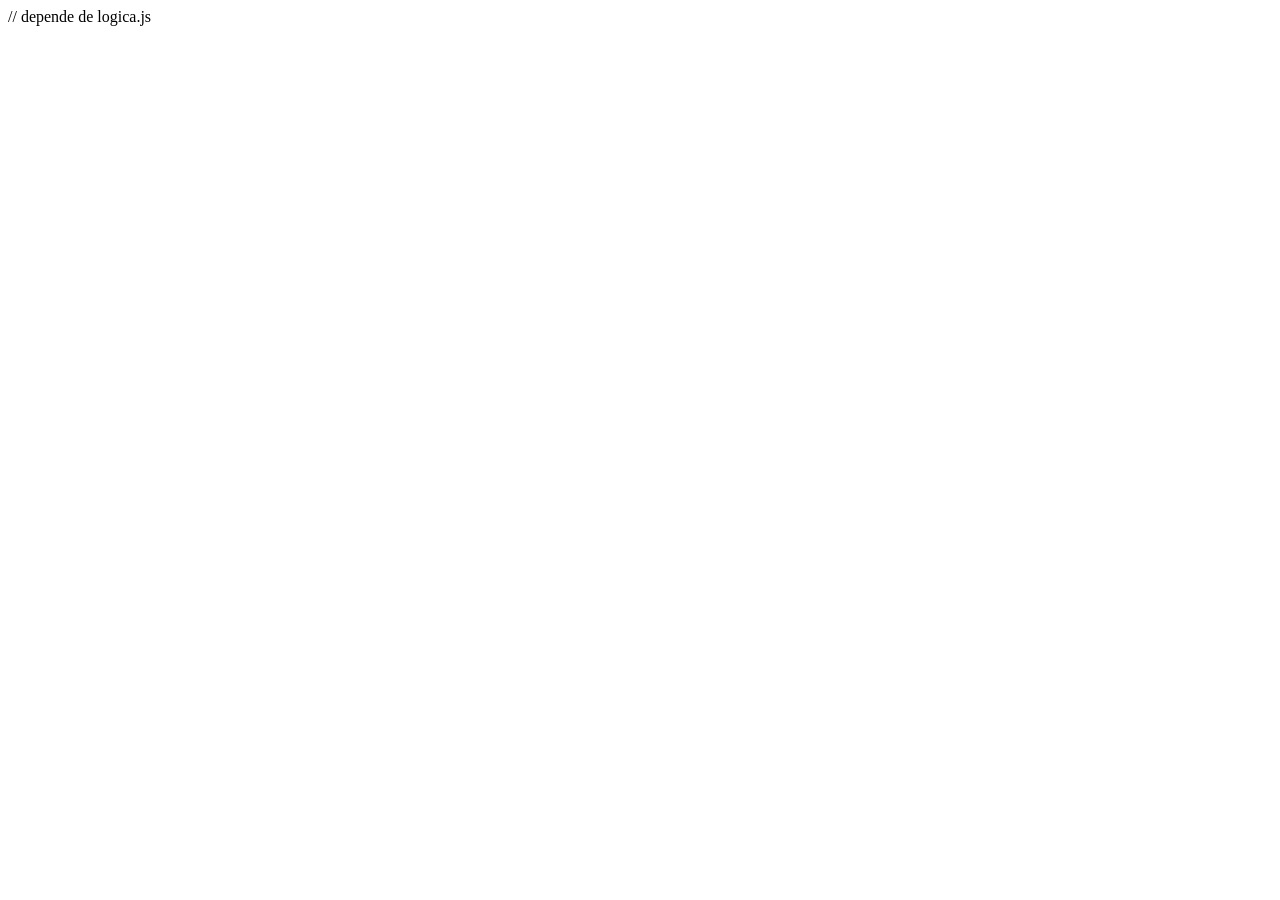
==== index.html @ ef071443 "Creada la estructura del repositorio, plantilla del html, array de participantes en logica.js" ====
<!DOCTYPE html>
<html lang="en">
<head>
    <meta charset="UTF-8">
    <meta name="viewport" content="width=device-width, initial-scale=1.0">
    <title>Inscripción Talleres</title>
    <link rel="stylesheet" href="/css/estilos.css">
    <script src="/js/logica.js" defer></script>
    <script src="/js/app.js" defer></script> // depende de logica.js
</head>
<body>

</body>
</html>
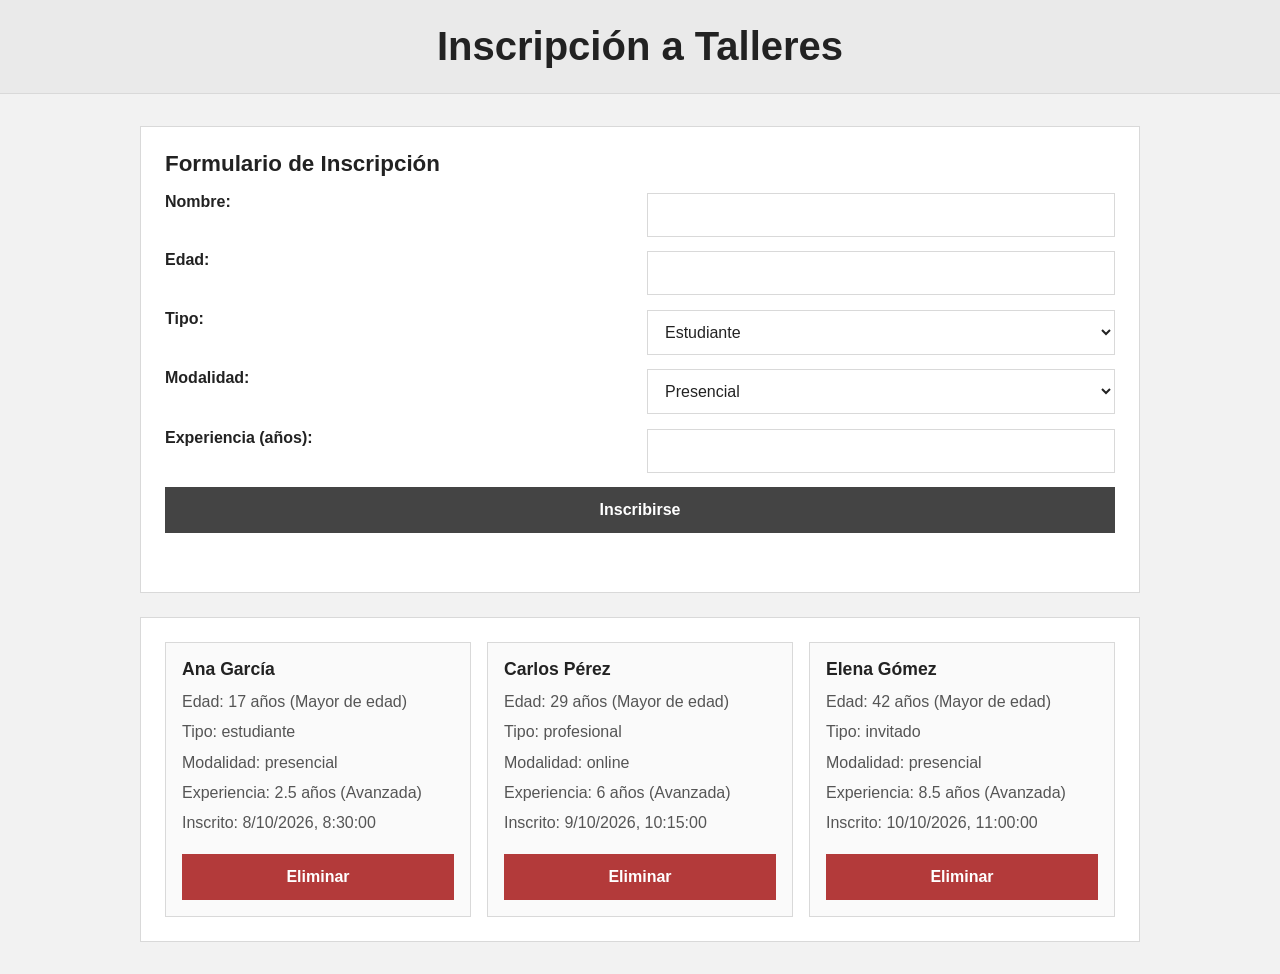
==== commit bf6b599d: "logica de app con formulario y tarjetas iniciales + html + css" ====
--- a/index.html
+++ b/index.html
@@ -1,14 +1,51 @@
 <!DOCTYPE html>
-<html lang="en">
+<html lang="es">
 <head>
     <meta charset="UTF-8">
     <meta name="viewport" content="width=device-width, initial-scale=1.0">
     <title>Inscripción Talleres</title>
-    <link rel="stylesheet" href="/css/estilos.css">
-    <script src="/js/logica.js" defer></script>
-    <script src="/js/app.js" defer></script> // depende de logica.js
+    <link rel="stylesheet" href="./css/estilos.css">
+    <script type="module" src="./js/app.js"></script>
 </head>
 <body>
+    <header>
+        <h1>Inscripción a Talleres</h1>
+    </header>
 
+    <main>
+        <section>
+            <h2>Formulario de Inscripción</h2>
+            <form id="formulario">
+                <label for="nombre">Nombre:</label>
+                <input type="text" id="nombre" name="nombre" required>
+
+                <label for="edad">Edad:</label>
+                <input type="number" id="edad" name="edad" required>
+
+                <label for="tipo">Tipo:</label>
+                <select id="tipo" name="tipo" required>
+                    <option value="estudiante">Estudiante</option>
+                    <option value="profesional">Profesional</option>
+                    <option value="invitado">Invitado</option>
+                </select>
+
+                <label for="modalidad">Modalidad:</label>
+                <select id="modalidad" name="modalidad" required>
+                    <option value="presencial">Presencial</option>
+                    <option value="online">Online</option>
+                </select>
+
+                <label for="experiencia">Experiencia (años):</label>
+                <input type="number" id="experiencia" name="experiencia" required>
+
+                <button type="submit">Inscribirse</button>
+            </form>
+            <div id="errores"></div>
+        </section>
+
+        <section id="tarjetas">
+            <h2>Participantes Inscritos</h2>
+        </section>
+    </main>
 </body>
 </html>
--- a/css/estilos.css
+++ b/css/estilos.css
@@ -0,0 +1,149 @@
+:root {
+    --fondo: #f2f2f2;
+    --panel: #ffffff;
+    --texto: #222222;
+    --texto-suave: #555555;
+    --borde: #d9d9d9;
+    --primario: #444444;
+    --primario-oscuro: #2d2d2d;
+    --rojo: #b33a3a;
+}
+
+* {
+    box-sizing: border-box;
+}
+
+body {
+    margin: 0;
+    font-family: Arial, Helvetica, sans-serif;
+    background: var(--fondo);
+    color: var(--texto);
+}
+
+header {
+    background: #eaeaea;
+    border-bottom: 1px solid var(--borde);
+    padding: 1.5rem 1rem;
+    text-align: center;
+}
+
+header h1 {
+    margin: 0;
+    color: var(--texto);
+    font-size: clamp(1.8rem, 4vw, 2.5rem);
+}
+
+main {
+    width: min(1000px, 90%);
+    margin: 2rem auto;
+    display: grid;
+    gap: 1.5rem;
+}
+
+main section {
+    background: var(--panel);
+    border: 1px solid var(--borde);
+    border-radius: 0;
+    padding: 1.5rem;
+}
+
+h2 {
+    margin-top: 0;
+    margin-bottom: 1rem;
+    font-size: 1.4rem;
+    color: var(--texto);
+}
+
+form {
+    display: grid;
+    gap: 0.9rem;
+}
+
+label {
+    font-weight: 600;
+    color: var(--texto);
+}
+
+input,
+select,
+button {
+    font: inherit;
+}
+
+input,
+select {
+    width: 100%;
+    padding: 0.75rem 0.8rem;
+    border: 1px solid var(--borde);
+    background: #fff;
+    color: var(--texto);
+}
+
+button {
+    display: inline-flex;
+    align-items: center;
+    justify-content: center;
+    height: 46px;
+    border: none;
+    background: var(--primario);
+    color: #fff;
+    padding: 0.9rem 1rem;
+    font-weight: 600;
+    cursor: pointer;
+    line-height: 1;
+}
+
+button:hover {
+    background: var(--primario-oscuro);
+}
+
+#errores {
+    margin-top: 1rem;
+    color: var(--rojo);
+    min-height: 1.2rem;
+    font-weight: 600;
+}
+
+#tarjetas {
+    display: grid;
+    grid-template-columns: repeat(auto-fit, minmax(230px, 1fr));
+    gap: 1rem;
+}
+
+.tarjeta {
+    background: #fafafa;
+    border: 1px solid var(--borde);
+    padding: 1rem;
+}
+
+.tarjeta h3 {
+    margin: 0 0 0.6rem;
+    font-size: 1.1rem;
+}
+
+.tarjeta p {
+    margin: 0.4rem 0;
+    color: var(--texto-suave);
+    line-height: 1.5;
+}
+
+.tarjeta button {
+    width: 100%;
+    margin-top: 0.8rem;
+    background: var(--rojo);
+}
+
+.tarjeta button:hover {
+    background: #9a2d2d;
+}
+
+@media (min-width: 700px) {
+    form {
+        grid-template-columns: 1fr 1fr;
+    }
+
+    form button {
+        grid-column: 1 / -1;
+    }
+}
+
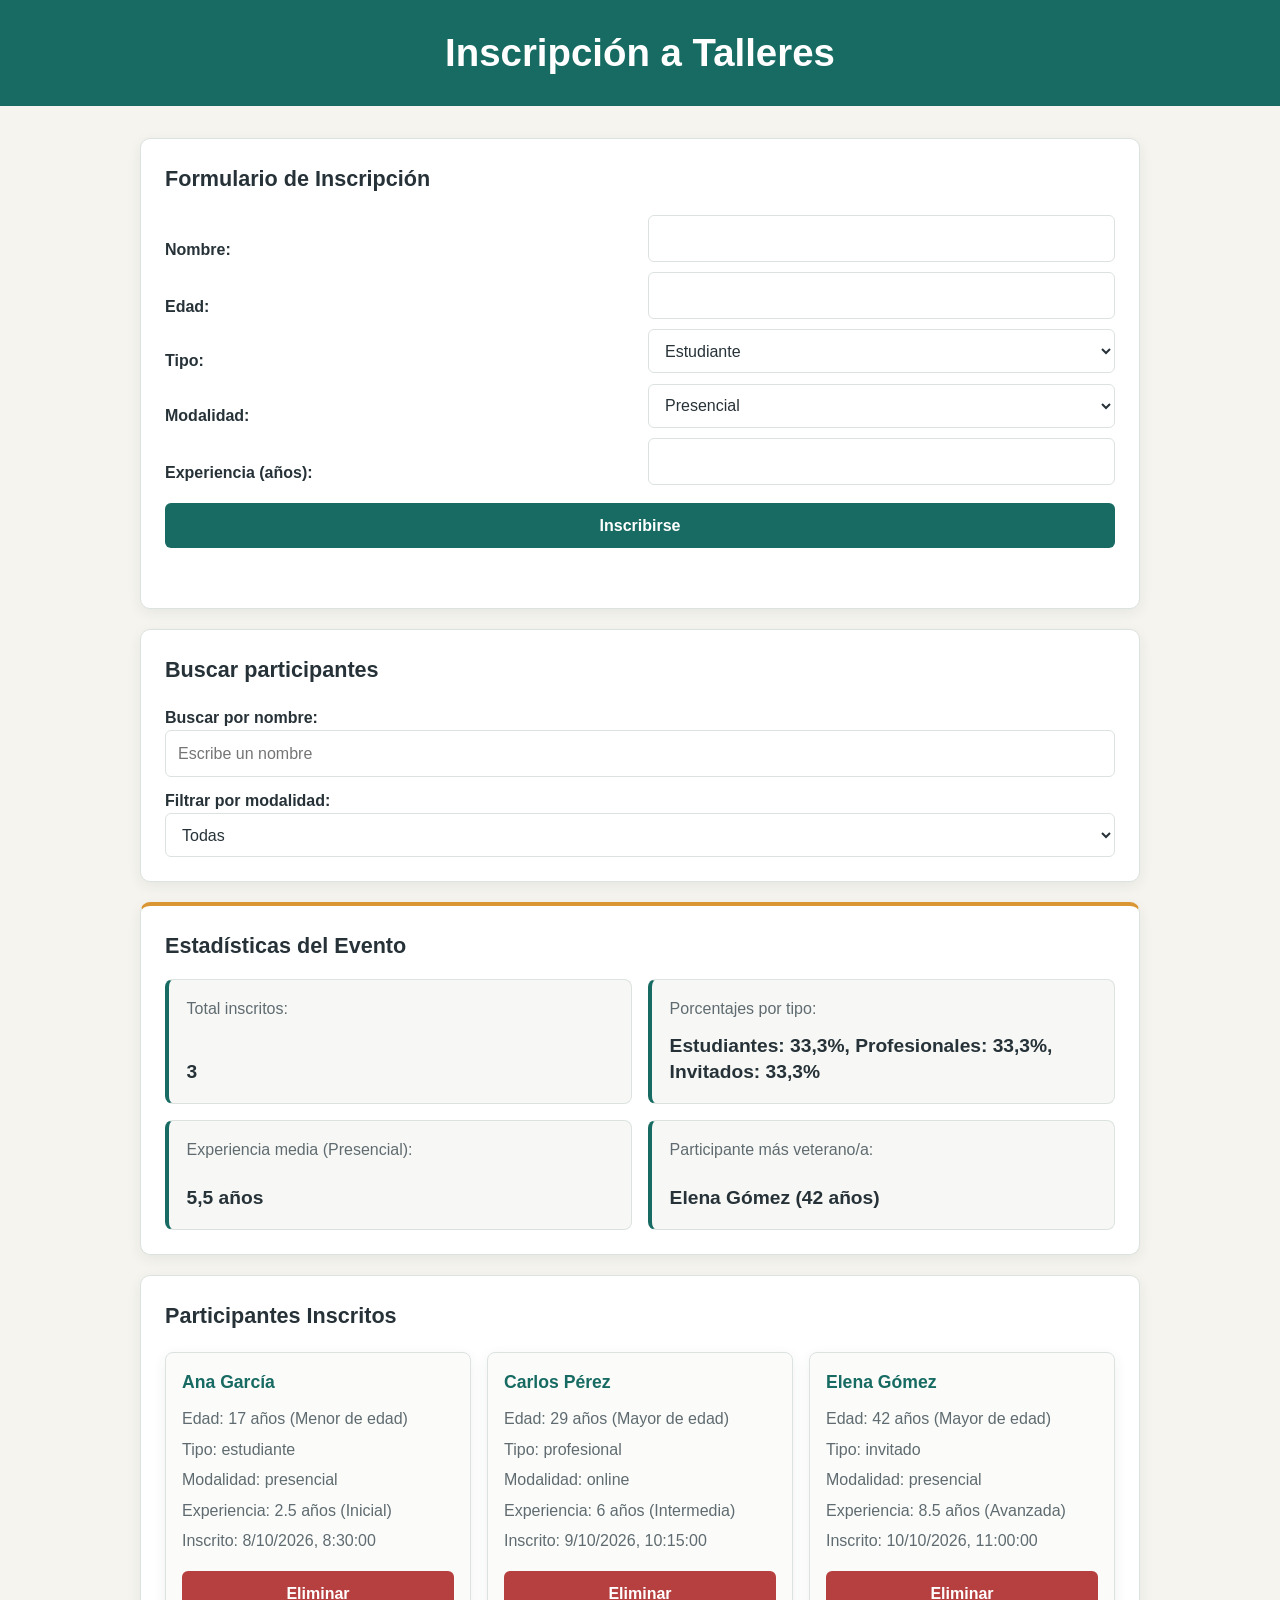
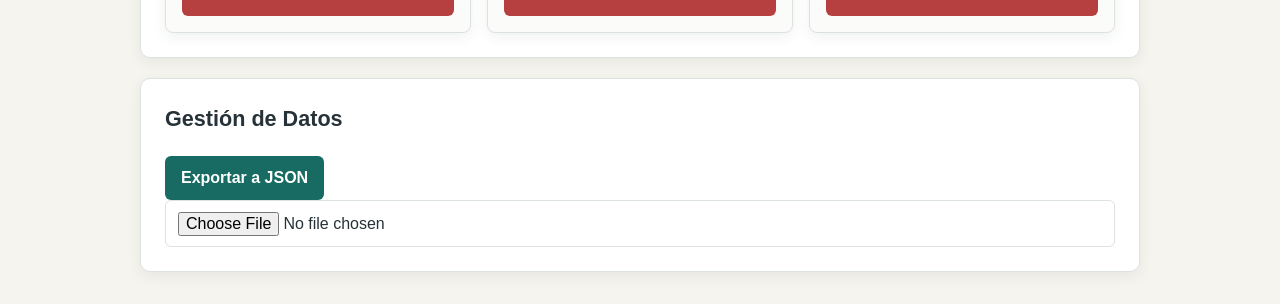
==== commit 4ca149ea: "añadidas funciones de filtro, buscador, dashboard con estadísticas." ====
--- a/index.html
+++ b/index.html
@@ -13,6 +13,7 @@
     </header>
 
     <main>
+        <!-- Formulario de Inscripción -->
         <section>
             <h2>Formulario de Inscripción</h2>
             <form id="formulario">
@@ -43,8 +44,39 @@
             <div id="errores"></div>
         </section>
 
+        <!-- Búsqueda y Filtros -->
+        <section>
+            <h2>Buscar participantes</h2>
+            <label for="busqueda">Buscar por nombre:</label>
+            <input type="text" id="busqueda" placeholder="Escribe un nombre">
+
+            <label for="filtro-modalidad">Filtrar por modalidad:</label>
+            <select id="filtro-modalidad">
+                <option value="todas">Todas</option>
+                <option value="presencial">Presencial</option>
+                <option value="online">Online</option>
+            </select>
+        </section>
+
+        <!-- Panel de Estadísticas (Añadido) -->
+        <section id="estadisticas">
+            <h2>Estadísticas del Evento</h2>
+            <p>Total inscritos: <span id="stat-total">0</span></p>
+            <p>Porcentajes por tipo: <span id="stat-porcentajes">Estudiantes: 0%, Profesionales: 0%, Invitados: 0%</span></p>
+            <p>Experiencia media (Presencial): <span id="stat-exp-presencial">0 años</span></p>
+            <p>Participante más veterano/a: <span id="stat-veterano">Ninguno</span></p>
+        </section>
+
+        <!-- Listado de Tarjetas -->
         <section id="tarjetas">
             <h2>Participantes Inscritos</h2>
+        </section>
+
+        <!-- Gestión de JSON y Persistencia (Añadido para Fase 4 y 5) -->
+        <section id="gestion-datos">
+            <h2>Gestión de Datos</h2>
+            <button id="btn-exportar">Exportar a JSON</button>
+            <input type="file" id="input-importar" accept=".json">
         </section>
     </main>
 </body>
--- a/css/estilos.css
+++ b/css/estilos.css
@@ -1,12 +1,14 @@
 :root {
-    --fondo: #f2f2f2;
-    --panel: #ffffff;
-    --texto: #222222;
-    --texto-suave: #555555;
-    --borde: #d9d9d9;
-    --primario: #444444;
-    --primario-oscuro: #2d2d2d;
-    --rojo: #b33a3a;
+    --fondo: #f5f4ef;
+    --superficie: #ffffff;
+    --texto: #263238;
+    --texto-secundario: #5f6b70;
+    --borde: #dce2df;
+    --primario: #176b62;
+    --primario-hover: #10564f;
+    --acento: #d99632;
+    --peligro: #b64040;
+    --sombra: 0 4px 14px rgb(38 50 56 / 7%);
 }
 
 * {
@@ -15,53 +17,52 @@
 
 body {
     margin: 0;
-    font-family: Arial, Helvetica, sans-serif;
     background: var(--fondo);
     color: var(--texto);
+    font-family: Arial, Helvetica, sans-serif;
+    line-height: 1.5;
 }
 
 header {
-    background: #eaeaea;
-    border-bottom: 1px solid var(--borde);
     padding: 1.5rem 1rem;
+    background: var(--primario);
+    color: #ffffff;
     text-align: center;
 }
 
 header h1 {
     margin: 0;
-    color: var(--texto);
-    font-size: clamp(1.8rem, 4vw, 2.5rem);
+    font-size: clamp(1.7rem, 4vw, 2.4rem);
 }
 
 main {
-    width: min(1000px, 90%);
+    display: grid;
+    gap: 1.25rem;
+    width: min(1000px, 92%);
     margin: 2rem auto;
-    display: grid;
-    gap: 1.5rem;
 }
 
 main section {
-    background: var(--panel);
-    border: 1px solid var(--borde);
-    border-radius: 0;
     padding: 1.5rem;
+    background: var(--superficie);
+    border: 1px solid var(--borde);
+    border-radius: 10px;
+    box-shadow: var(--sombra);
 }
 
 h2 {
-    margin-top: 0;
-    margin-bottom: 1rem;
-    font-size: 1.4rem;
-    color: var(--texto);
+    margin: 0 0 1.25rem;
+    font-size: 1.35rem;
 }
 
 form {
     display: grid;
-    gap: 0.9rem;
+    gap: 0.65rem 1rem;
 }
 
 label {
+    align-self: end;
     font-weight: 600;
-    color: var(--texto);
 }
 
 input,
@@ -73,71 +74,141 @@
 input,
 select {
     width: 100%;
-    padding: 0.75rem 0.8rem;
-    border: 1px solid var(--borde);
-    background: #fff;
+    min-height: 44px;
+    padding: 0.65rem 0.75rem;
     color: var(--texto);
+    background: #ffffff;
+    border: 1px solid var(--borde);
+    border-radius: 6px;
+}
+
+input:focus,
+select:focus,
+button:focus-visible {
+    outline: 3px solid rgb(23 107 98 / 25%);
+    outline-offset: 2px;
 }
 
 button {
-    display: inline-flex;
-    align-items: center;
-    justify-content: center;
-    height: 46px;
-    border: none;
+    min-height: 44px;
+    padding: 0.65rem 1rem;
+    color: #ffffff;
     background: var(--primario);
-    color: #fff;
-    padding: 0.9rem 1rem;
+    border: 0;
+    border-radius: 6px;
     font-weight: 600;
     cursor: pointer;
-    line-height: 1;
 }
 
 button:hover {
-    background: var(--primario-oscuro);
+    background: var(--primario-hover);
+}
+
+form button {
+    margin-top: 0.5rem;
 }
 
 #errores {
-    margin-top: 1rem;
-    color: var(--rojo);
-    min-height: 1.2rem;
+    min-height: 1.5rem;
+    margin-top: 0.75rem;
+    color: var(--peligro);
     font-weight: 600;
 }
 
+/* Búsqueda y filtros */
+#busqueda {
+    margin-bottom: 1rem;
+}
+
+/* Dashboard de estadísticas */
+#estadisticas {
+    display: grid;
+    grid-template-columns: repeat(2, minmax(0, 1fr));
+    gap: 1rem;
+    border-top: 4px solid var(--acento);
+}
+
+#estadisticas h2 {
+    grid-column: 1 / -1;
+    margin-bottom: 0;
+}
+
+#estadisticas p {
+    display: flex;
+    flex-direction: column;
+    justify-content: space-between;
+    gap: 0.75rem;
+    min-width: 0;
+    min-height: 110px;
+    margin: 0;
+    padding: 1.1rem;
+    color: var(--texto-secundario);
+    background: #f7f8f5;
+    border: 1px solid var(--borde);
+    border-left: 4px solid var(--primario);
+    border-radius: 8px;
+    overflow-wrap: anywhere;
+}
+
+#estadisticas p span {
+    color: var(--texto);
+    font-size: 1.2rem;
+    font-weight: 700;
+    line-height: 1.35;
+}
+
+/* Listado de participantes */
 #tarjetas {
+    display: block;
+}
+
+.lista-participantes {
     display: grid;
     grid-template-columns: repeat(auto-fit, minmax(230px, 1fr));
     gap: 1rem;
 }
 
 .tarjeta {
-    background: #fafafa;
-    border: 1px solid var(--borde);
     padding: 1rem;
+    background: #fbfcfa;
+    border: 1px solid var(--borde);
+    border-radius: 8px;
 }
 
 .tarjeta h3 {
-    margin: 0 0 0.6rem;
+    margin: 0 0 0.75rem;
+    color: var(--primario);
     font-size: 1.1rem;
 }
 
 .tarjeta p {
     margin: 0.4rem 0;
-    color: var(--texto-suave);
-    line-height: 1.5;
+    color: var(--texto-secundario);
 }
 
 .tarjeta button {
     width: 100%;
-    margin-top: 0.8rem;
-    background: var(--rojo);
+    margin-top: 0.75rem;
+    background: var(--peligro);
 }
 
 .tarjeta button:hover {
-    background: #9a2d2d;
-}
-
-@media (min-width: 700px) {
+    background: #963333;
+}
+
+/* Ajustes para móviles */
+@media (max-width: 520px) {
+    main section {
+        padding: 1.1rem;
+    }
+
+    #estadisticas {
+        grid-template-columns: 1fr;
+    }
+}
+
+/* Distribución en pantallas amplias */
+@media (min-width: 650px) {
     form {
         grid-template-columns: 1fr 1fr;
     }
@@ -145,5 +216,8 @@
     form button {
         grid-column: 1 / -1;
     }
-}
-
+
+    #busqueda {
+        margin-bottom: 0.75rem;
+    }
+}
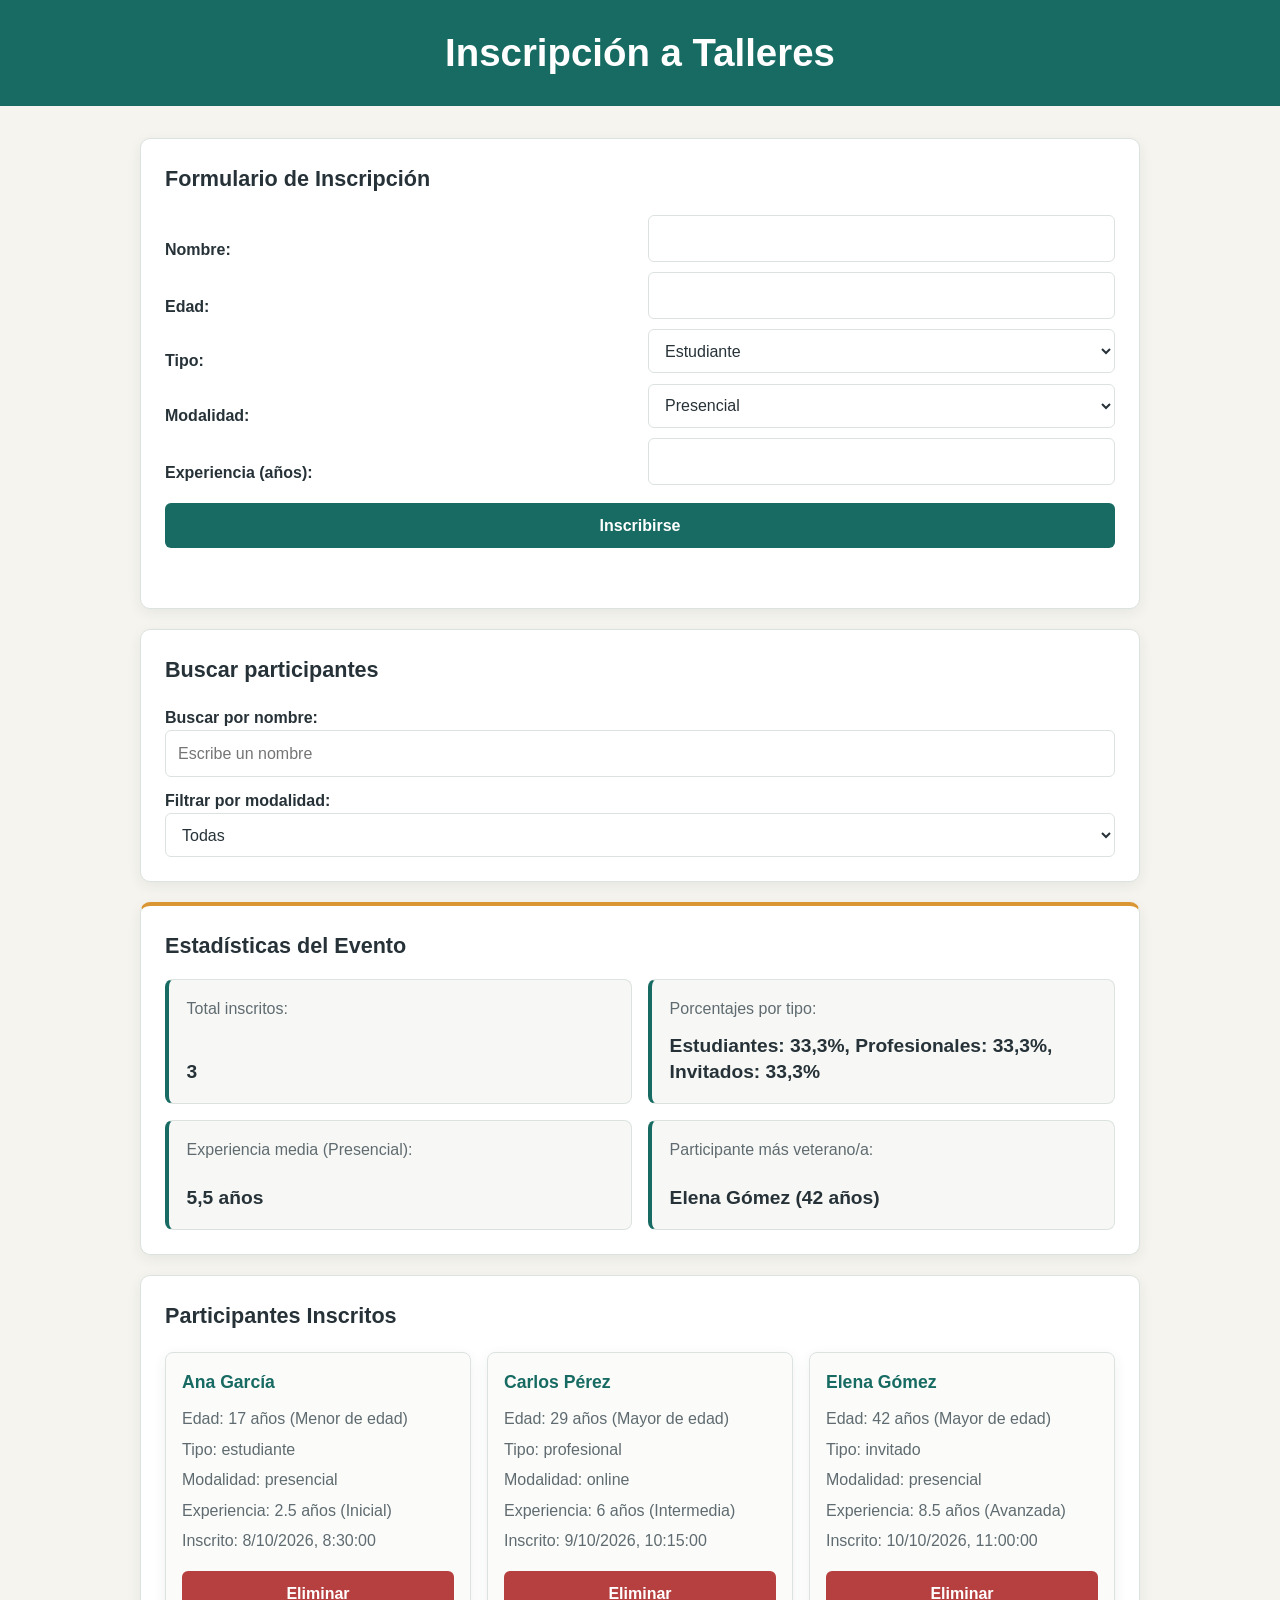
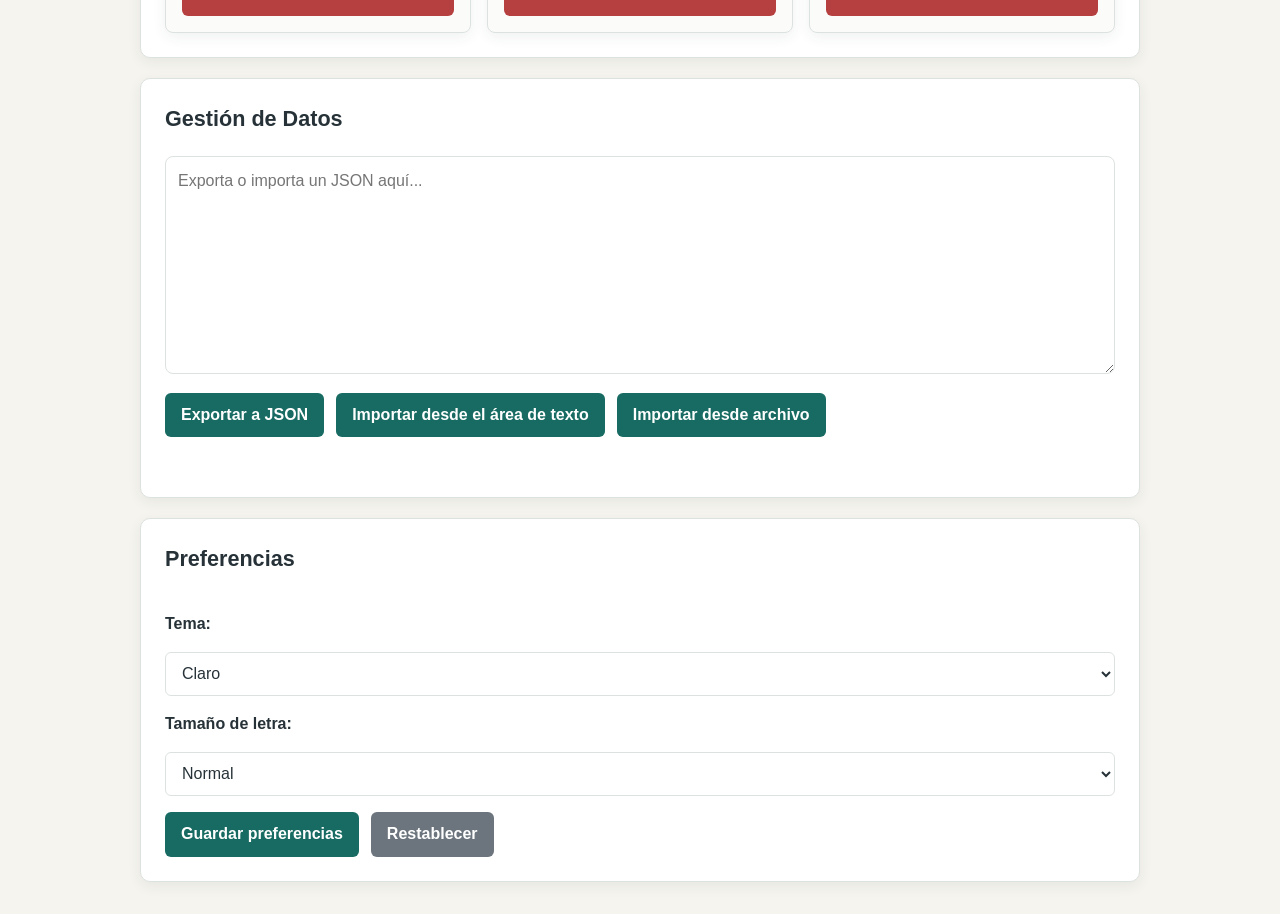
==== commit 7b3335e2: "añadidas las funcionalidades para importar exportar JSON y cambiar de tema claro/oscuro" ====
--- a/index.html
+++ b/index.html
@@ -72,11 +72,37 @@
             <h2>Participantes Inscritos</h2>
         </section>
 
-        <!-- Gestión de JSON y Persistencia (Añadido para Fase 4 y 5) -->
+        <!-- Gestión de JSON y Persistencia -->
         <section id="gestion-datos">
             <h2>Gestión de Datos</h2>
-            <button id="btn-exportar">Exportar a JSON</button>
-            <input type="file" id="input-importar" accept=".json">
+            <textarea id="json-area" rows="8" placeholder="Exporta o importa un JSON aquí..."></textarea>
+            <div class="acciones-json">
+                <button id="btn-exportar" type="button">Exportar a JSON</button>
+                <button id="btn-importar-texto" type="button">Importar desde el área de texto</button>
+                <label class="btn-importar" for="input-importar">Importar desde archivo</label>
+                <input type="file" id="input-importar" accept=".json" hidden>
+            </div>
+            <p id="json-mensaje" role="status"></p>
+        </section>
+
+        <section id="preferencias">
+            <h2>Preferencias</h2>
+            <label for="tema">Tema:</label>
+            <select id="tema">
+                <option value="claro">Claro</option>
+                <option value="oscuro">Oscuro</option>
+            </select>
+
+            <label for="tamano">Tamaño de letra:</label>
+            <select id="tamano">
+                <option value="normal">Normal</option>
+                <option value="grande">Grande</option>
+            </select>
+
+            <div class="acciones-preferencias">
+                <button id="guardar-preferencias" type="button">Guardar preferencias</button>
+                <button id="reset-preferencias" type="button" class="btn-secundario">Restablecer</button>
+            </div>
         </section>
     </main>
 </body>
--- a/css/estilos.css
+++ b/css/estilos.css
@@ -9,6 +9,25 @@
     --acento: #d99632;
     --peligro: #b64040;
     --sombra: 0 4px 14px rgb(38 50 56 / 7%);
+    --fondo-suave: #f7f8f5;
+}
+
+body[data-theme="oscuro"] {
+    --fondo: #111827;
+    --superficie: #1f2937;
+    --texto: #f3f4f6;
+    --texto-secundario: #d1d5db;
+    --borde: #374151;
+    --primario: #3ca9a0;
+    --primario-hover: #2d8d86;
+    --acento: #f4b860;
+    --peligro: #f87171;
+    --sombra: 0 4px 16px rgb(0 0 0 / 35%);
+    --fondo-suave: #0f172a;
+}
+
+body[data-size="grande"] {
+    font-size: 18px;
 }
 
 * {
@@ -21,6 +40,7 @@
     color: var(--texto);
     font-family: Arial, Helvetica, sans-serif;
     line-height: 1.5;
+    transition: background-color 0.2s ease, color 0.2s ease;
 }
 
 header {
@@ -104,6 +124,78 @@
     background: var(--primario-hover);
 }
 
+.btn-secundario {
+    background: #6c757d;
+}
+
+.btn-secundario:hover {
+    background: #525a61;
+}
+
+.btn-importar {
+    display: inline-flex;
+    align-items: center;
+    justify-content: center;
+    min-height: 44px;
+    padding: 0.65rem 1rem;
+    background: var(--primario);
+    color: #ffffff;
+    border-radius: 6px;
+    font-weight: 600;
+    cursor: pointer;
+}
+
+#json-area {
+    width: 100%;
+    min-height: 180px;
+    margin-bottom: 0.75rem;
+    padding: 0.75rem;
+    border: 1px solid var(--borde);
+    border-radius: 8px;
+    resize: vertical;
+    font: inherit;
+}
+
+#json-mensaje {
+    min-height: 1.5rem;
+    margin: 0.75rem 0 0;
+    font-weight: 600;
+}
+
+#json-mensaje.error {
+    color: var(--peligro);
+}
+
+.acciones-json,
+.acciones-preferencias {
+    display: flex;
+    flex-wrap: wrap;
+    gap: 0.75rem;
+}
+
+body.tema-oscuro {
+    background: #111827;
+    color: #f3f4f6;
+}
+
+body.tema-oscuro main section {
+    background: #1f2937;
+    color: #f3f4f6;
+    border-color: #374151;
+}
+
+body.tema-oscuro input,
+body.tema-oscuro select,
+body.tema-oscuro textarea {
+    background: #111827;
+    color: #f3f4f6;
+    border-color: #374151;
+}
+
+body.tamano-grande {
+    font-size: 1.08rem;
+}
+
 form button {
     margin-top: 0.5rem;
 }
@@ -113,6 +205,40 @@
     margin-top: 0.75rem;
     color: var(--peligro);
     font-weight: 600;
+}
+
+#preferencias {
+    display: grid;
+    gap: 1rem;
+}
+
+.preferencias-grid {
+    display: grid;
+    grid-template-columns: repeat(auto-fit, minmax(180px, 1fr));
+    gap: 1rem;
+}
+
+.label-preferencia {
+    margin: 0 0 0.5rem;
+    font-weight: 700;
+    color: var(--texto);
+}
+
+.opcion-preferencia {
+    display: inline-flex;
+    align-items: center;
+    gap: 0.5rem;
+    margin-right: 1rem;
+    color: var(--texto-secundario);
+}
+
+#btn-reset-preferencias {
+    justify-self: start;
+    background: var(--texto-secundario);
+}
+
+#btn-reset-preferencias:hover {
+    background: var(--texto);
 }
 
 /* Búsqueda y filtros */
@@ -143,7 +269,7 @@
     margin: 0;
     padding: 1.1rem;
     color: var(--texto-secundario);
-    background: #f7f8f5;
+    background: var(--fondo-suave);
     border: 1px solid var(--borde);
     border-left: 4px solid var(--primario);
     border-radius: 8px;
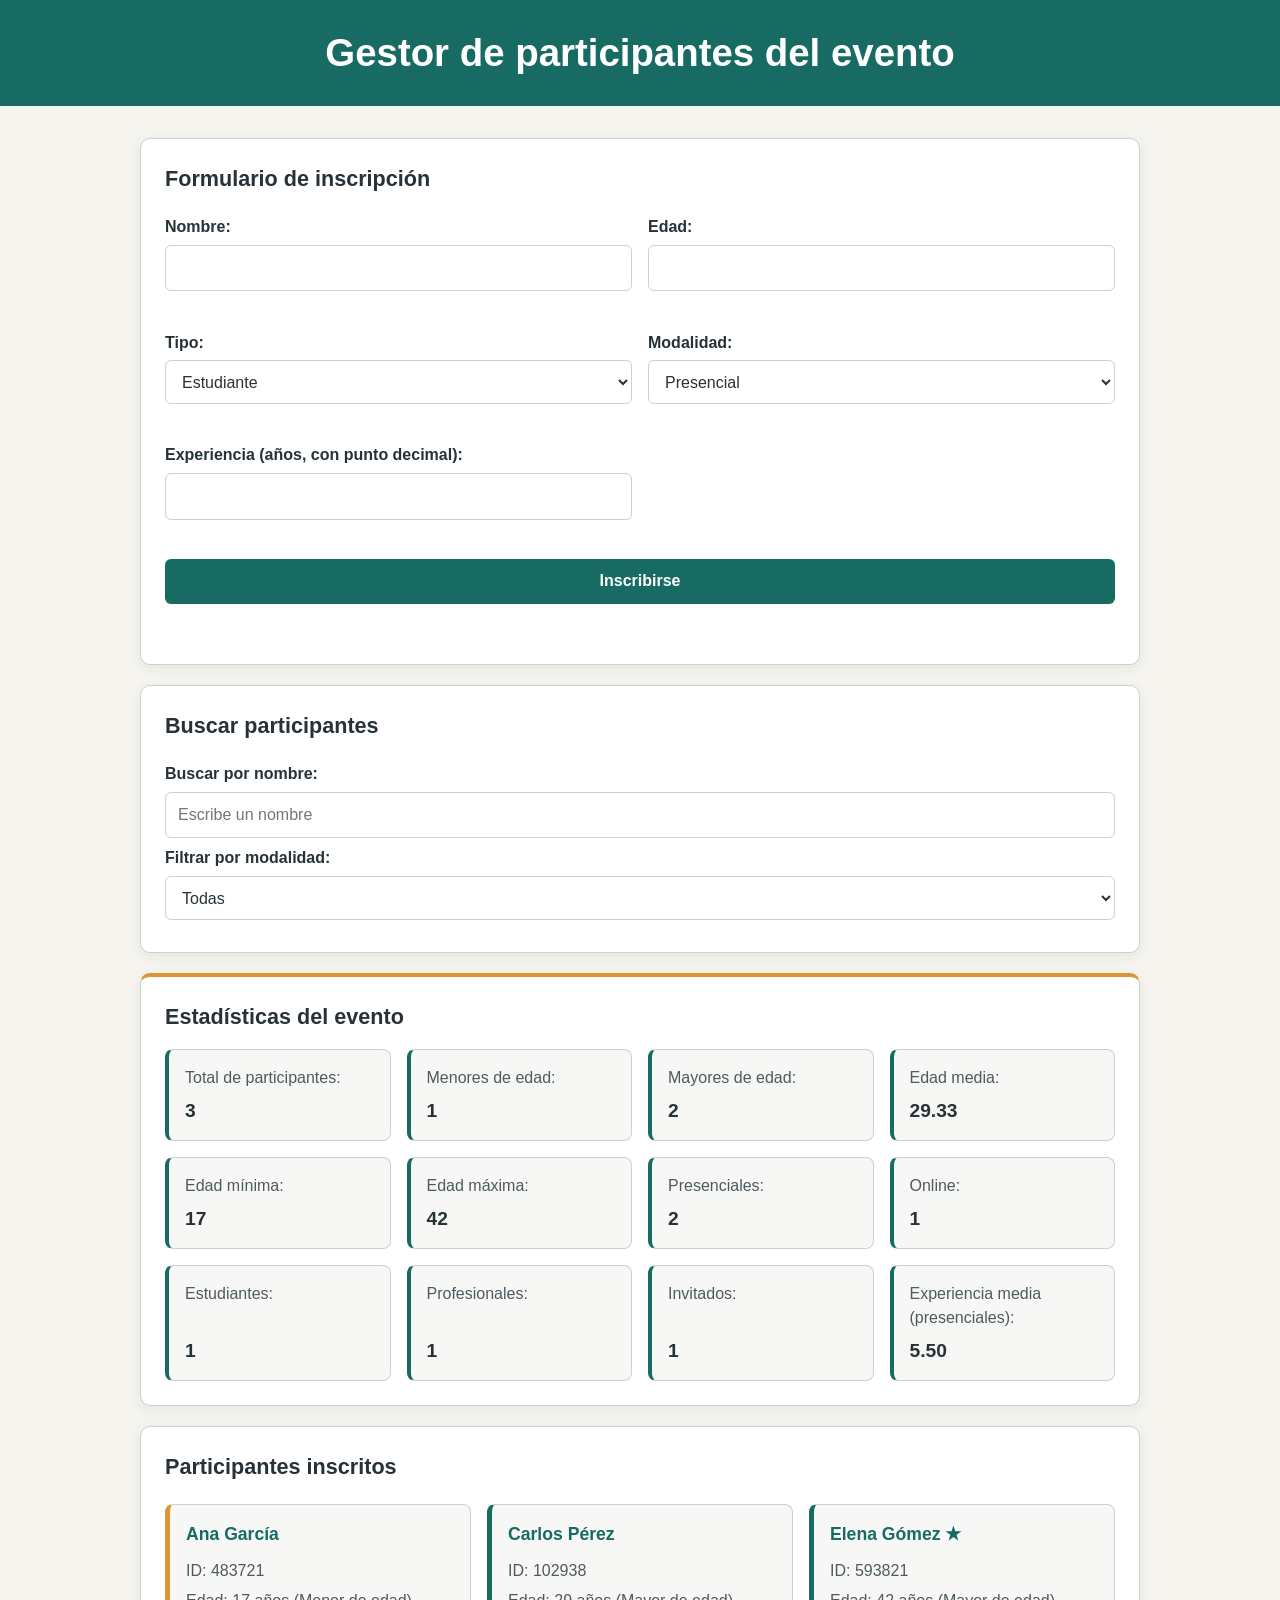
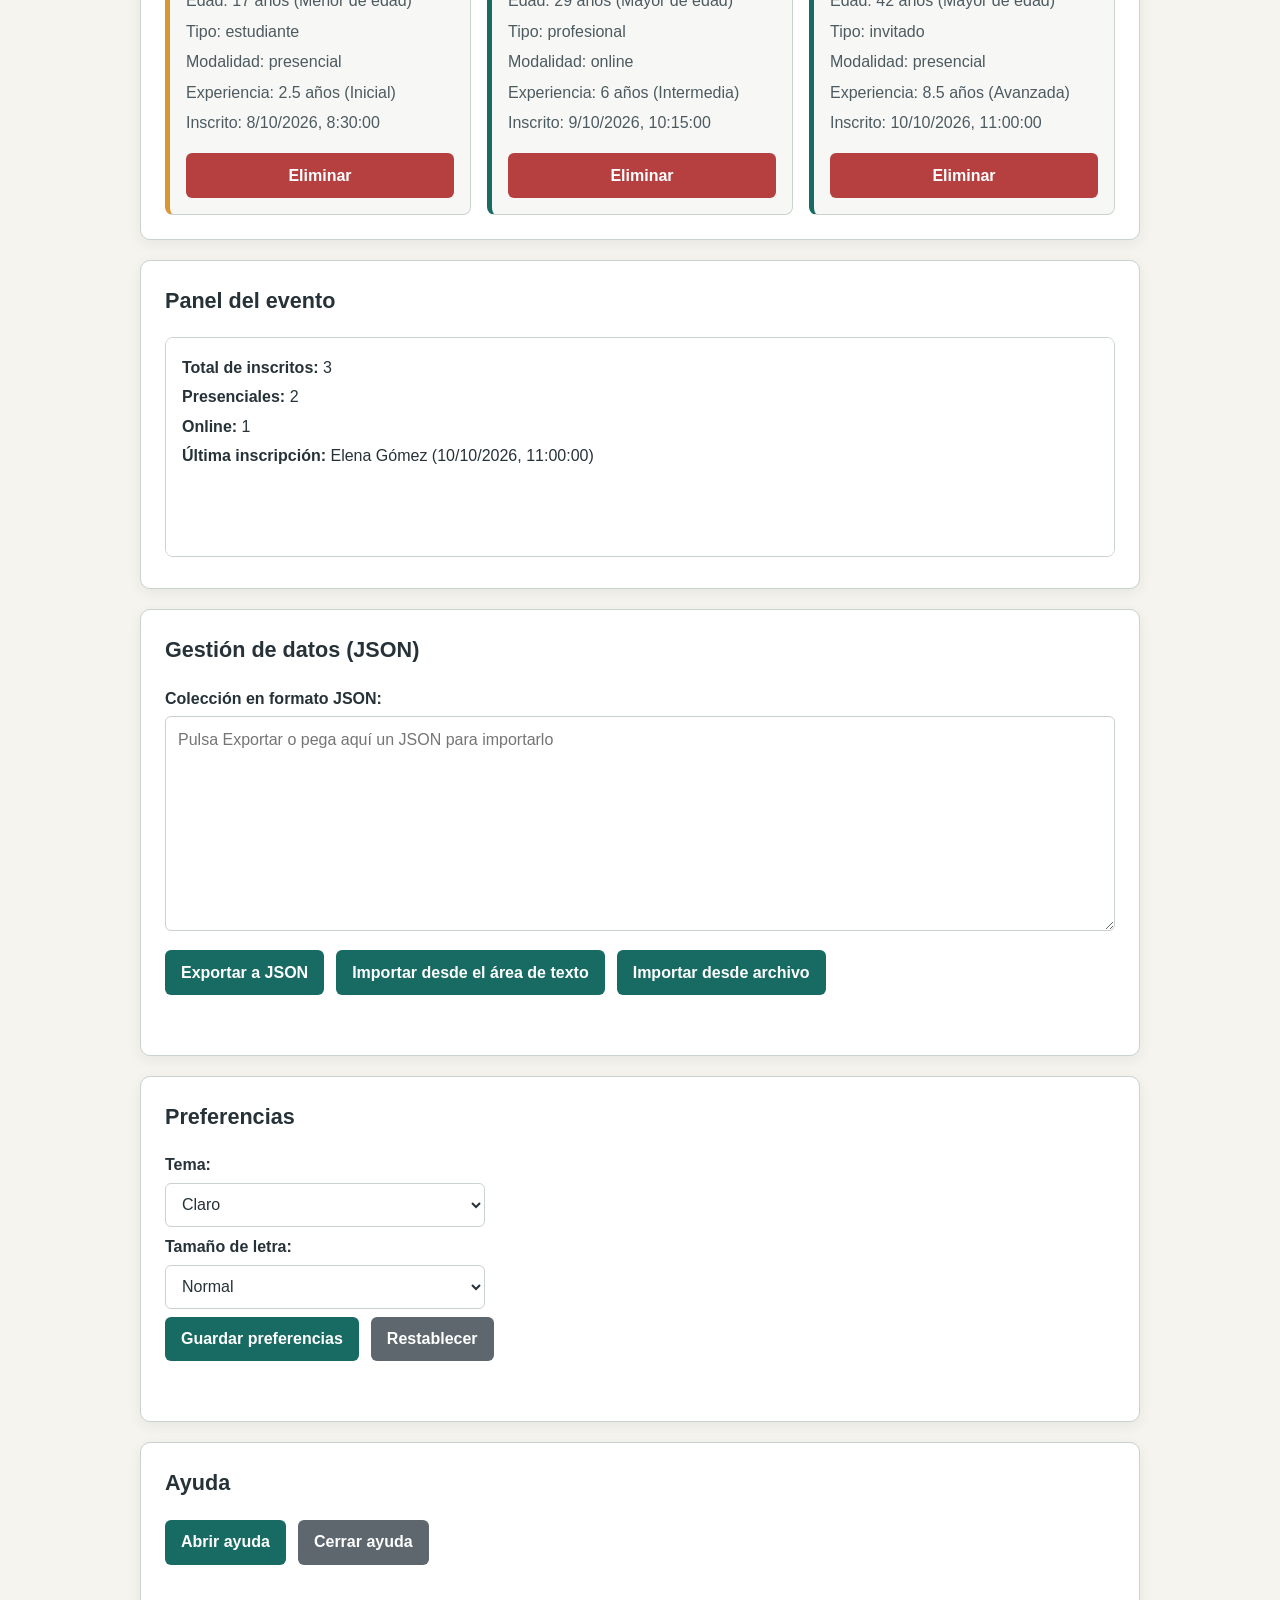
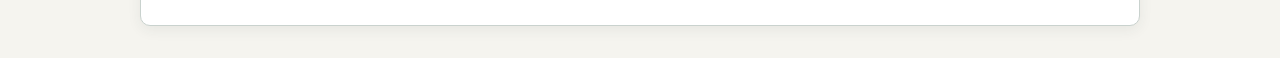
==== commit 072695b9: "estructura modular + iframe + cookies. Proyecto terminado  a falta de pulir detalles" ====
--- a/index.html
+++ b/index.html
@@ -3,107 +3,159 @@
 <head>
     <meta charset="UTF-8">
     <meta name="viewport" content="width=device-width, initial-scale=1.0">
-    <title>Inscripción Talleres</title>
+    <title>Gestor de participantes del evento</title>
     <link rel="stylesheet" href="./css/estilos.css">
     <script type="module" src="./js/app.js"></script>
 </head>
 <body>
     <header>
-        <h1>Inscripción a Talleres</h1>
+        <h1>Gestor de participantes del evento</h1>
     </header>
 
     <main>
-        <!-- Formulario de Inscripción -->
+        <!-- Alta de participantes: la validación la hace JavaScript, por eso novalidate -->
         <section>
-            <h2>Formulario de Inscripción</h2>
-            <form id="formulario">
-                <label for="nombre">Nombre:</label>
-                <input type="text" id="nombre" name="nombre" required>
+            <h2>Formulario de inscripción</h2>
+            <form id="formulario" novalidate>
+                <div class="campo">
+                    <label for="nombre">Nombre:</label>
+                    <input type="text" id="nombre" name="nombre" autocomplete="off">
+                    <span class="error-campo" id="error-nombre" role="alert"></span>
+                </div>
 
-                <label for="edad">Edad:</label>
-                <input type="number" id="edad" name="edad" required>
+                <div class="campo">
+                    <label for="edad">Edad:</label>
+                    <input type="text" id="edad" name="edad" inputmode="numeric" autocomplete="off">
+                    <span class="error-campo" id="error-edad" role="alert"></span>
+                </div>
 
-                <label for="tipo">Tipo:</label>
-                <select id="tipo" name="tipo" required>
-                    <option value="estudiante">Estudiante</option>
-                    <option value="profesional">Profesional</option>
-                    <option value="invitado">Invitado</option>
-                </select>
+                <div class="campo">
+                    <label for="tipo">Tipo:</label>
+                    <select id="tipo" name="tipo">
+                        <option value="estudiante">Estudiante</option>
+                        <option value="profesional">Profesional</option>
+                        <option value="invitado">Invitado</option>
+                    </select>
+                    <span class="error-campo" id="error-tipo" role="alert"></span>
+                </div>
 
-                <label for="modalidad">Modalidad:</label>
-                <select id="modalidad" name="modalidad" required>
+                <div class="campo">
+                    <label for="modalidad">Modalidad:</label>
+                    <select id="modalidad" name="modalidad">
+                        <option value="presencial">Presencial</option>
+                        <option value="online">Online</option>
+                    </select>
+                    <span class="error-campo" id="error-modalidad" role="alert"></span>
+                </div>
+
+                <div class="campo">
+                    <label for="experiencia">Experiencia (años, con punto decimal):</label>
+                    <input type="text" id="experiencia" name="experiencia" inputmode="decimal" autocomplete="off">
+                    <span class="error-campo" id="error-experiencia" role="alert"></span>
+                </div>
+
+                <button type="submit">Inscribirse</button>
+            </form>
+            <div id="errores" role="alert"></div>
+        </section>
+
+        <!-- Búsqueda y filtros -->
+        <section>
+            <h2>Buscar participantes</h2>
+            <div class="campo">
+                <label for="busqueda">Buscar por nombre:</label>
+                <input type="text" id="busqueda" placeholder="Escribe un nombre" autocomplete="off">
+            </div>
+
+            <div class="campo">
+                <label for="filtro-modalidad">Filtrar por modalidad:</label>
+                <select id="filtro-modalidad">
+                    <option value="todas">Todas</option>
                     <option value="presencial">Presencial</option>
                     <option value="online">Online</option>
                 </select>
-
-                <label for="experiencia">Experiencia (años):</label>
-                <input type="number" id="experiencia" name="experiencia" required>
-
-                <button type="submit">Inscribirse</button>
-            </form>
-            <div id="errores"></div>
+            </div>
         </section>
 
-        <!-- Búsqueda y Filtros -->
-        <section>
-            <h2>Buscar participantes</h2>
-            <label for="busqueda">Buscar por nombre:</label>
-            <input type="text" id="busqueda" placeholder="Escribe un nombre">
-
-            <label for="filtro-modalidad">Filtrar por modalidad:</label>
-            <select id="filtro-modalidad">
-                <option value="todas">Todas</option>
-                <option value="presencial">Presencial</option>
-                <option value="online">Online</option>
-            </select>
+        <!-- Estadísticas de la colección completa -->
+        <section id="estadisticas">
+            <h2>Estadísticas del evento</h2>
+            <p>Total de participantes: <span id="stat-total">0</span></p>
+            <p>Menores de edad: <span id="stat-menores">0</span></p>
+            <p>Mayores de edad: <span id="stat-mayores">0</span></p>
+            <p>Edad media: <span id="stat-edad-media">Sin datos</span></p>
+            <p>Edad mínima: <span id="stat-edad-min">Sin datos</span></p>
+            <p>Edad máxima: <span id="stat-edad-max">Sin datos</span></p>
+            <p>Presenciales: <span id="stat-presencial">0</span></p>
+            <p>Online: <span id="stat-online">0</span></p>
+            <p>Estudiantes: <span id="stat-estudiantes">0</span></p>
+            <p>Profesionales: <span id="stat-profesionales">0</span></p>
+            <p>Invitados: <span id="stat-invitados">0</span></p>
+            <p>Experiencia media (presenciales): <span id="stat-exp-presencial">Sin datos</span></p>
         </section>
 
-        <!-- Panel de Estadísticas (Añadido) -->
-        <section id="estadisticas">
-            <h2>Estadísticas del Evento</h2>
-            <p>Total inscritos: <span id="stat-total">0</span></p>
-            <p>Porcentajes por tipo: <span id="stat-porcentajes">Estudiantes: 0%, Profesionales: 0%, Invitados: 0%</span></p>
-            <p>Experiencia media (Presencial): <span id="stat-exp-presencial">0 años</span></p>
-            <p>Participante más veterano/a: <span id="stat-veterano">Ninguno</span></p>
+        <!-- Listado de tarjetas -->
+        <section id="tarjetas">
+            <h2>Participantes inscritos</h2>
+            <p id="sin-resultados" role="status" hidden></p>
+            <div id="lista-participantes" class="lista-participantes"></div>
         </section>
 
-        <!-- Listado de Tarjetas -->
-        <section id="tarjetas">
-            <h2>Participantes Inscritos</h2>
+        <!-- Panel del evento: recibe los datos por postMessage -->
+        <section id="panel-seccion">
+            <h2>Panel del evento</h2>
+            <iframe id="panel-evento" src="./panel.html" title="Panel del evento: resumen de inscripciones"></iframe>
         </section>
 
-        <!-- Gestión de JSON y Persistencia -->
+        <!-- Intercambio de datos en JSON -->
         <section id="gestion-datos">
-            <h2>Gestión de Datos</h2>
-            <textarea id="json-area" rows="8" placeholder="Exporta o importa un JSON aquí..."></textarea>
-            <div class="acciones-json">
+            <h2>Gestión de datos (JSON)</h2>
+            <label for="json-area">Colección en formato JSON:</label>
+            <textarea id="json-area" rows="8" placeholder="Pulsa Exportar o pega aquí un JSON para importarlo"></textarea>
+            <div class="acciones">
                 <button id="btn-exportar" type="button">Exportar a JSON</button>
                 <button id="btn-importar-texto" type="button">Importar desde el área de texto</button>
                 <label class="btn-importar" for="input-importar">Importar desde archivo</label>
-                <input type="file" id="input-importar" accept=".json" hidden>
+                <input type="file" id="input-importar" accept=".json,application/json" hidden>
             </div>
             <p id="json-mensaje" role="status"></p>
         </section>
 
+        <!-- Preferencias guardadas en cookies -->
         <section id="preferencias">
             <h2>Preferencias</h2>
-            <label for="tema">Tema:</label>
-            <select id="tema">
-                <option value="claro">Claro</option>
-                <option value="oscuro">Oscuro</option>
-            </select>
+            <div class="campo">
+                <label for="tema">Tema:</label>
+                <select id="tema">
+                    <option value="claro">Claro</option>
+                    <option value="oscuro">Oscuro</option>
+                </select>
+            </div>
 
-            <label for="tamano">Tamaño de letra:</label>
-            <select id="tamano">
-                <option value="normal">Normal</option>
-                <option value="grande">Grande</option>
-            </select>
+            <div class="campo">
+                <label for="tamano">Tamaño de letra:</label>
+                <select id="tamano">
+                    <option value="normal">Normal</option>
+                    <option value="grande">Grande</option>
+                </select>
+            </div>
 
-            <div class="acciones-preferencias">
+            <div class="acciones">
                 <button id="guardar-preferencias" type="button">Guardar preferencias</button>
                 <button id="reset-preferencias" type="button" class="btn-secundario">Restablecer</button>
             </div>
+            <p id="preferencias-mensaje" role="status"></p>
+        </section>
+
+        <!-- Ayuda en ventana aparte -->
+        <section id="ayuda">
+            <h2>Ayuda</h2>
+            <div class="acciones">
+                <button id="btn-abrir-ayuda" type="button">Abrir ayuda</button>
+                <button id="btn-cerrar-ayuda" type="button" class="btn-secundario">Cerrar ayuda</button>
+            </div>
+            <p id="ayuda-mensaje" role="status"></p>
         </section>
     </main>
 </body>
-</html>+</html>
--- a/css/estilos.css
+++ b/css/estilos.css
@@ -1,33 +1,39 @@
 :root {
     --fondo: #f5f4ef;
+    --fondo-suave: #f7f8f5;
     --superficie: #ffffff;
     --texto: #263238;
-    --texto-secundario: #5f6b70;
-    --borde: #dce2df;
+    --texto-secundario: #4d5a60;
+    --borde: #c9d2ce;
     --primario: #176b62;
     --primario-hover: #10564f;
+    --titulo: #176b62;
     --acento: #d99632;
     --peligro: #b64040;
+    --peligro-hover: #963333;
     --sombra: 0 4px 14px rgb(38 50 56 / 7%);
-    --fondo-suave: #f7f8f5;
-}
-
-body[data-theme="oscuro"] {
+}
+
+/* Tema oscuro: se activa con data-tema="oscuro" en <html> (lo pone preferencias.js). */
+:root[data-tema="oscuro"] {
     --fondo: #111827;
+    --fondo-suave: #0f172a;
     --superficie: #1f2937;
     --texto: #f3f4f6;
     --texto-secundario: #d1d5db;
-    --borde: #374151;
-    --primario: #3ca9a0;
-    --primario-hover: #2d8d86;
+    --borde: #4b5563;
+    --primario: #2a8f87;
+    --primario-hover: #23776f;
+    --titulo: #7fd6cd;
     --acento: #f4b860;
-    --peligro: #f87171;
+    --peligro: #c0392b;
+    --peligro-hover: #a02f23;
     --sombra: 0 4px 16px rgb(0 0 0 / 35%);
-    --fondo-suave: #0f172a;
-}
-
-body[data-size="grande"] {
-    font-size: 18px;
+}
+
+/* Tamaño de letra grande: al cambiar el tamaño base escalan todos los rem. */
+:root[data-tamano="grande"] {
+    font-size: 125%;
 }
 
 * {
@@ -40,7 +46,6 @@
     color: var(--texto);
     font-family: Arial, Helvetica, sans-serif;
     line-height: 1.5;
-    transition: background-color 0.2s ease, color 0.2s ease;
 }
 
 header {
@@ -75,41 +80,68 @@
     font-size: 1.35rem;
 }
 
+/* Formularios y controles */
 form {
     display: grid;
-    gap: 0.65rem 1rem;
+    gap: 0.9rem 1rem;
+}
+
+.campo {
+    display: flex;
+    flex-direction: column;
+    gap: 0.35rem;
+    margin-bottom: 0.5rem;
+}
+
+form .campo {
+    margin-bottom: 0;
 }
 
 label {
-    align-self: end;
     font-weight: 600;
 }
 
 input,
 select,
+textarea,
 button {
     font: inherit;
 }
 
 input,
-select {
+select,
+textarea {
     width: 100%;
-    min-height: 44px;
     padding: 0.65rem 0.75rem;
     color: var(--texto);
-    background: #ffffff;
+    background: var(--superficie);
     border: 1px solid var(--borde);
     border-radius: 6px;
+}
+
+input,
+select {
+    min-height: 44px;
 }
 
 input:focus,
 select:focus,
+textarea:focus,
 button:focus-visible {
-    outline: 3px solid rgb(23 107 98 / 25%);
+    outline: 3px solid var(--acento);
     outline-offset: 2px;
 }
 
-button {
+input.invalido,
+select.invalido {
+    border-color: var(--peligro);
+}
+
+button,
+.btn-importar {
+    display: inline-flex;
+    align-items: center;
+    justify-content: center;
     min-height: 44px;
     padding: 0.65rem 1rem;
     color: #ffffff;
@@ -120,84 +152,43 @@
     cursor: pointer;
 }
 
-button:hover {
+button:hover,
+.btn-importar:hover {
     background: var(--primario-hover);
 }
 
 .btn-secundario {
-    background: #6c757d;
+    background: #5d676d;
 }
 
 .btn-secundario:hover {
-    background: #525a61;
-}
-
-.btn-importar {
-    display: inline-flex;
-    align-items: center;
-    justify-content: center;
-    min-height: 44px;
-    padding: 0.65rem 1rem;
-    background: var(--primario);
-    color: #ffffff;
-    border-radius: 6px;
-    font-weight: 600;
-    cursor: pointer;
+    background: #454d52;
 }
 
 #json-area {
-    width: 100%;
     min-height: 180px;
-    margin-bottom: 0.75rem;
-    padding: 0.75rem;
-    border: 1px solid var(--borde);
-    border-radius: 8px;
+    margin: 0.35rem 0 0.75rem;
     resize: vertical;
-    font: inherit;
-}
-
-#json-mensaje {
-    min-height: 1.5rem;
-    margin: 0.75rem 0 0;
-    font-weight: 600;
-}
-
-#json-mensaje.error {
-    color: var(--peligro);
-}
-
-.acciones-json,
-.acciones-preferencias {
+}
+
+.acciones {
     display: flex;
     flex-wrap: wrap;
     gap: 0.75rem;
 }
 
-body.tema-oscuro {
-    background: #111827;
-    color: #f3f4f6;
-}
-
-body.tema-oscuro main section {
-    background: #1f2937;
-    color: #f3f4f6;
-    border-color: #374151;
-}
-
-body.tema-oscuro input,
-body.tema-oscuro select,
-body.tema-oscuro textarea {
-    background: #111827;
-    color: #f3f4f6;
-    border-color: #374151;
-}
-
-body.tamano-grande {
-    font-size: 1.08rem;
-}
-
-form button {
-    margin-top: 0.5rem;
+/* Mensajes de error y estado */
+.error-campo {
+    min-height: 1.2rem;
+    color: var(--peligro);
+    font-size: 0.9rem;
+    font-weight: 600;
+}
+
+:root[data-tema="oscuro"] .error-campo,
+:root[data-tema="oscuro"] #errores,
+:root[data-tema="oscuro"] .error {
+    color: #ff9d94;
 }
 
 #errores {
@@ -207,49 +198,26 @@
     font-weight: 600;
 }
 
-#preferencias {
-    display: grid;
-    gap: 1rem;
-}
-
-.preferencias-grid {
-    display: grid;
-    grid-template-columns: repeat(auto-fit, minmax(180px, 1fr));
-    gap: 1rem;
-}
-
-.label-preferencia {
-    margin: 0 0 0.5rem;
-    font-weight: 700;
-    color: var(--texto);
-}
-
-.opcion-preferencia {
-    display: inline-flex;
-    align-items: center;
-    gap: 0.5rem;
-    margin-right: 1rem;
-    color: var(--texto-secundario);
-}
-
-#btn-reset-preferencias {
-    justify-self: start;
-    background: var(--texto-secundario);
-}
-
-#btn-reset-preferencias:hover {
-    background: var(--texto);
-}
-
-/* Búsqueda y filtros */
-#busqueda {
-    margin-bottom: 1rem;
-}
-
-/* Dashboard de estadísticas */
+#json-mensaje,
+#preferencias-mensaje,
+#ayuda-mensaje {
+    min-height: 1.5rem;
+    margin: 0.75rem 0 0;
+    font-weight: 600;
+}
+
+.error {
+    color: var(--peligro);
+}
+
+#preferencias .campo {
+    max-width: 320px;
+}
+
+/* Estadísticas */
 #estadisticas {
     display: grid;
-    grid-template-columns: repeat(2, minmax(0, 1fr));
+    grid-template-columns: repeat(auto-fit, minmax(210px, 1fr));
     gap: 1rem;
     border-top: 4px solid var(--acento);
 }
@@ -263,11 +231,10 @@
     display: flex;
     flex-direction: column;
     justify-content: space-between;
-    gap: 0.75rem;
+    gap: 0.5rem;
     min-width: 0;
-    min-height: 110px;
     margin: 0;
-    padding: 1.1rem;
+    padding: 1rem;
     color: var(--texto-secundario);
     background: var(--fondo-suave);
     border: 1px solid var(--borde);
@@ -284,26 +251,38 @@
 }
 
 /* Listado de participantes */
-#tarjetas {
-    display: block;
-}
-
 .lista-participantes {
     display: grid;
     grid-template-columns: repeat(auto-fit, minmax(230px, 1fr));
     gap: 1rem;
 }
 
+#sin-resultados {
+    margin: 0 0 1rem;
+    color: var(--texto-secundario);
+    font-weight: 600;
+}
+
 .tarjeta {
     padding: 1rem;
-    background: #fbfcfa;
-    border: 1px solid var(--borde);
+    background: var(--fondo-suave);
+    border: 1px solid var(--borde);
+    border-left: 5px solid var(--primario);
     border-radius: 8px;
+}
+
+/* Estados de la tarjeta según la clasificación */
+.tarjeta-menor {
+    border-left-color: var(--acento);
+}
+
+.experiencia-avanzada h3::after {
+    content: " \2605";
 }
 
 .tarjeta h3 {
     margin: 0 0 0.75rem;
-    color: var(--primario);
+    color: var(--titulo);
     font-size: 1.1rem;
 }
 
@@ -312,25 +291,38 @@
     color: var(--texto-secundario);
 }
 
-.tarjeta button {
+.tarjeta .btn-borrar {
     width: 100%;
     margin-top: 0.75rem;
     background: var(--peligro);
 }
 
-.tarjeta button:hover {
-    background: #963333;
-}
-
-/* Ajustes para móviles */
-@media (max-width: 520px) {
-    main section {
-        padding: 1.1rem;
-    }
-
-    #estadisticas {
-        grid-template-columns: 1fr;
-    }
+.tarjeta .btn-borrar:hover {
+    background: var(--peligro-hover);
+}
+
+/* Iframe del panel */
+#panel-evento {
+    width: 100%;
+    height: 220px;
+    border: 1px solid var(--borde);
+    border-radius: 8px;
+    background: #ffffff;
+}
+
+/* Páginas panel.html y ayuda.html */
+.pagina-panel {
+    padding: 0.75rem 1rem;
+    background: #ffffff;
+    color: #263238;
+}
+
+.pagina-panel p {
+    margin: 0.35rem 0;
+}
+
+.pagina-ayuda main {
+    margin: 1rem auto;
 }
 
 /* Distribución en pantallas amplias */
@@ -342,8 +334,10 @@
     form button {
         grid-column: 1 / -1;
     }
-
-    #busqueda {
-        margin-bottom: 0.75rem;
+}
+
+@media (max-width: 520px) {
+    main section {
+        padding: 1.1rem;
     }
-}+}
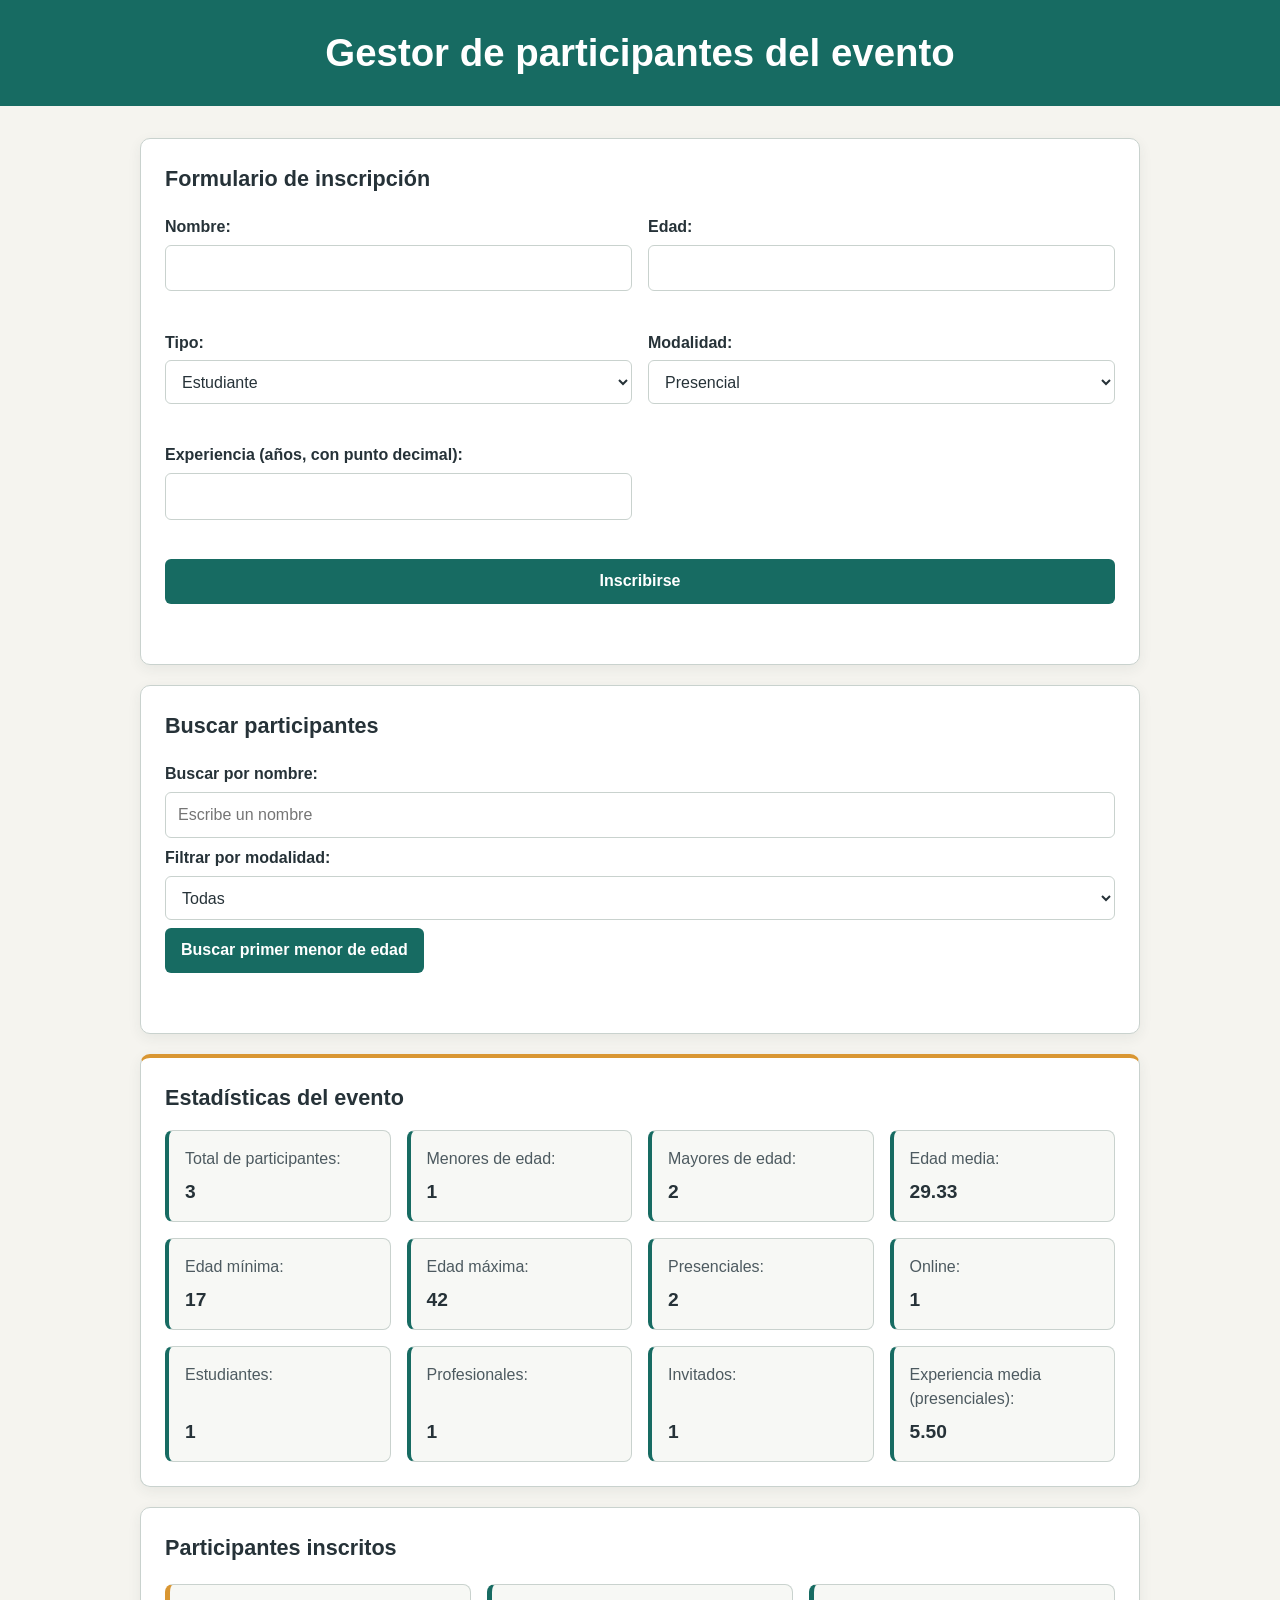
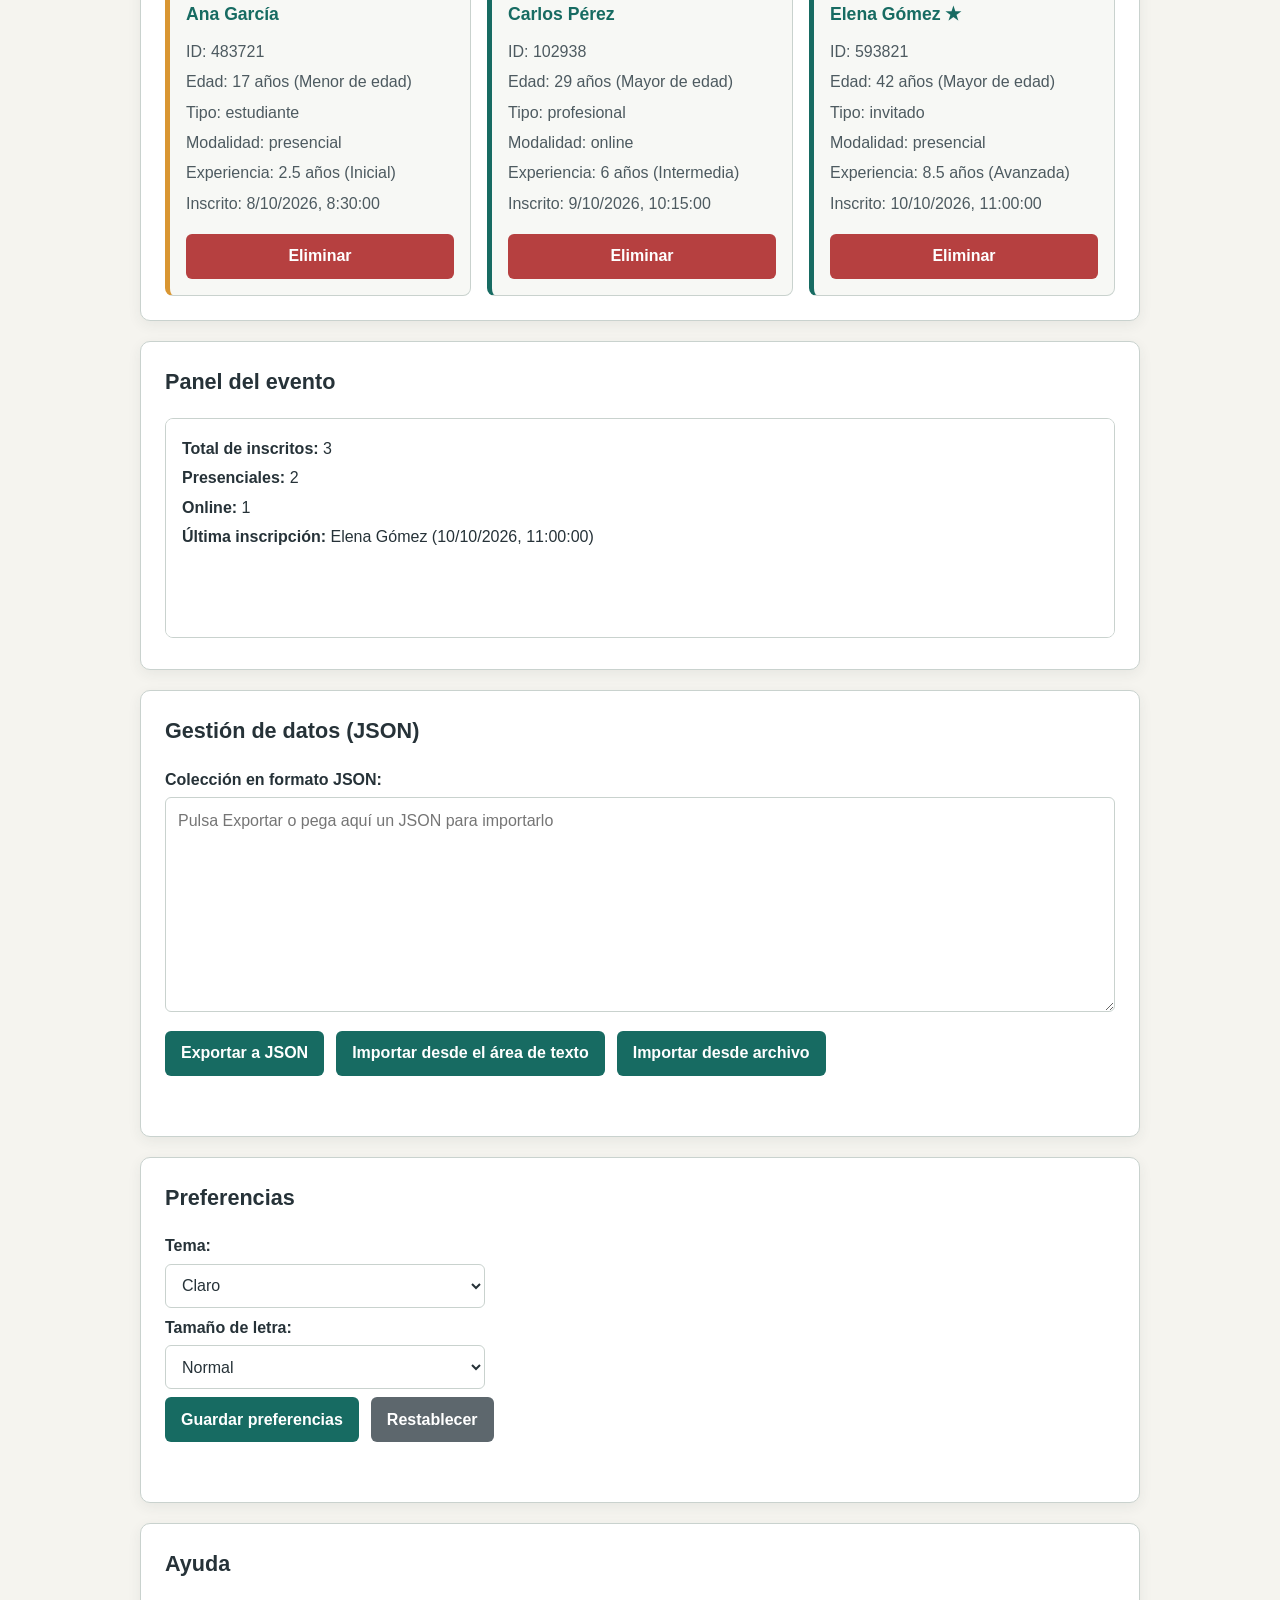
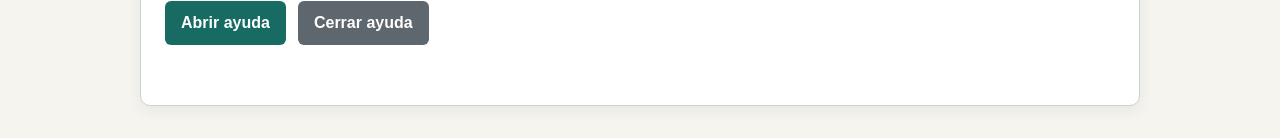
==== commit 031ec436: "codigo comentado + README.md" ====
--- a/index.html
+++ b/index.html
@@ -4,31 +4,37 @@
     <meta charset="UTF-8">
     <meta name="viewport" content="width=device-width, initial-scale=1.0">
     <title>Gestor de participantes del evento</title>
+    <!-- Hoja de estilos y script principal (type="module" para poder usar import) -->
     <link rel="stylesheet" href="./css/estilos.css">
     <script type="module" src="./js/app.js"></script>
 </head>
 <body>
+    <!-- Cabecera con el título de la página -->
     <header>
         <h1>Gestor de participantes del evento</h1>
     </header>
 
+    <!-- Contenido principal dividido en secciones -->
     <main>
         <!-- Alta de participantes: la validación la hace JavaScript, por eso novalidate -->
         <section>
             <h2>Formulario de inscripción</h2>
             <form id="formulario" novalidate>
+                <!-- Nombre: texto libre; el span muestra su error -->
                 <div class="campo">
                     <label for="nombre">Nombre:</label>
                     <input type="text" id="nombre" name="nombre" autocomplete="off">
                     <span class="error-campo" id="error-nombre" role="alert"></span>
                 </div>
 
+                <!-- Edad: se usa texto para validar nosotros que sea un entero -->
                 <div class="campo">
                     <label for="edad">Edad:</label>
                     <input type="text" id="edad" name="edad" inputmode="numeric" autocomplete="off">
                     <span class="error-campo" id="error-edad" role="alert"></span>
                 </div>
 
+                <!-- Tipo de participante -->
                 <div class="campo">
                     <label for="tipo">Tipo:</label>
                     <select id="tipo" name="tipo">
@@ -39,6 +45,7 @@
                     <span class="error-campo" id="error-tipo" role="alert"></span>
                 </div>
 
+                <!-- Modalidad de asistencia -->
                 <div class="campo">
                     <label for="modalidad">Modalidad:</label>
                     <select id="modalidad" name="modalidad">
@@ -48,14 +55,17 @@
                     <span class="error-campo" id="error-modalidad" role="alert"></span>
                 </div>
 
+                <!-- Experiencia en años (puede llevar decimales) -->
                 <div class="campo">
                     <label for="experiencia">Experiencia (años, con punto decimal):</label>
                     <input type="text" id="experiencia" name="experiencia" inputmode="decimal" autocomplete="off">
                     <span class="error-campo" id="error-experiencia" role="alert"></span>
                 </div>
 
+                <!-- Botón que envía el formulario -->
                 <button type="submit">Inscribirse</button>
             </form>
+            <!-- Resumen de errores del formulario -->
             <div id="errores" role="alert"></div>
         </section>
 
@@ -75,6 +85,12 @@
                     <option value="online">Online</option>
                 </select>
             </div>
+
+            <!-- Localiza al primer menor de edad de la colección -->
+            <div class="acciones">
+                <button id="btn-primer-menor" type="button">Buscar primer menor de edad</button>
+            </div>
+            <p id="primer-menor-mensaje" role="status"></p>
         </section>
 
         <!-- Estadísticas de la colección completa -->
@@ -97,7 +113,9 @@
         <!-- Listado de tarjetas -->
         <section id="tarjetas">
             <h2>Participantes inscritos</h2>
+            <!-- Aviso cuando no hay resultados (oculto por defecto) -->
             <p id="sin-resultados" role="status" hidden></p>
+            <!-- Aquí app.js añade una tarjeta por participante -->
             <div id="lista-participantes" class="lista-participantes"></div>
         </section>
 
@@ -112,6 +130,7 @@
             <h2>Gestión de datos (JSON)</h2>
             <label for="json-area">Colección en formato JSON:</label>
             <textarea id="json-area" rows="8" placeholder="Pulsa Exportar o pega aquí un JSON para importarlo"></textarea>
+            <!-- Botones de exportar e importar; el input de archivo va oculto y se usa con su label -->
             <div class="acciones">
                 <button id="btn-exportar" type="button">Exportar a JSON</button>
                 <button id="btn-importar-texto" type="button">Importar desde el área de texto</button>
@@ -124,6 +143,7 @@
         <!-- Preferencias guardadas en cookies -->
         <section id="preferencias">
             <h2>Preferencias</h2>
+            <!-- Selectores de tema y tamaño de letra -->
             <div class="campo">
                 <label for="tema">Tema:</label>
                 <select id="tema">
@@ -140,6 +160,7 @@
                 </select>
             </div>
 
+            <!-- Botones para guardar o borrar las cookies -->
             <div class="acciones">
                 <button id="guardar-preferencias" type="button">Guardar preferencias</button>
                 <button id="reset-preferencias" type="button" class="btn-secundario">Restablecer</button>
@@ -150,6 +171,7 @@
         <!-- Ayuda en ventana aparte -->
         <section id="ayuda">
             <h2>Ayuda</h2>
+            <!-- Botones para abrir y cerrar la ventana de ayuda -->
             <div class="acciones">
                 <button id="btn-abrir-ayuda" type="button">Abrir ayuda</button>
                 <button id="btn-cerrar-ayuda" type="button" class="btn-secundario">Cerrar ayuda</button>
--- a/css/estilos.css
+++ b/css/estilos.css
@@ -1,3 +1,4 @@
+/* Colores y sombra del tema claro (por defecto), guardados en variables. */
 :root {
     --fondo: #f5f4ef;
     --fondo-suave: #f7f8f5;
@@ -36,10 +37,12 @@
     font-size: 125%;
 }
 
+/* El ancho incluye el padding y el borde en todos los elementos. */
 * {
     box-sizing: border-box;
 }
 
+/* Fondo, color y fuente de toda la página. */
 body {
     margin: 0;
     background: var(--fondo);
@@ -48,6 +51,7 @@
     line-height: 1.5;
 }
 
+/* Cabecera con el título centrado. */
 header {
     padding: 1.5rem 1rem;
     background: var(--primario);
@@ -60,6 +64,7 @@
     font-size: clamp(1.7rem, 4vw, 2.4rem);
 }
 
+/* Contenido principal: secciones en columna y centradas. */
 main {
     display: grid;
     gap: 1.25rem;
@@ -67,6 +72,7 @@
     margin: 2rem auto;
 }
 
+/* Cada sección es una caja blanca con borde y sombra. */
 main section {
     padding: 1.5rem;
     background: var(--superficie);
@@ -75,17 +81,20 @@
     box-shadow: var(--sombra);
 }
 
+/* Títulos de cada sección. */
 h2 {
     margin: 0 0 1.25rem;
     font-size: 1.35rem;
 }
 
 /* Formularios y controles */
+/* Formulario en una columna; el campo es etiqueta + control + error. */
 form {
     display: grid;
     gap: 0.9rem 1rem;
 }
 
+/* Cada campo: etiqueta, control y mensaje de error en columna. */
 .campo {
     display: flex;
     flex-direction: column;
@@ -101,6 +110,7 @@
     font-weight: 600;
 }
 
+/* Los controles heredan la fuente y ocupan todo el ancho. */
 input,
 select,
 textarea,
@@ -124,6 +134,7 @@
     min-height: 44px;
 }
 
+/* Foco visible para poder navegar con teclado y campo inválido en rojo. */
 input:focus,
 select:focus,
 textarea:focus,
@@ -137,6 +148,7 @@
     border-color: var(--peligro);
 }
 
+/* Botones: estilo común, con variante secundaria. */
 button,
 .btn-importar {
     display: inline-flex;
@@ -165,6 +177,7 @@
     background: #454d52;
 }
 
+/* Área de texto JSON y fila de botones. */
 #json-area {
     min-height: 180px;
     margin: 0.35rem 0 0.75rem;
@@ -200,7 +213,8 @@
 
 #json-mensaje,
 #preferencias-mensaje,
-#ayuda-mensaje {
+#ayuda-mensaje,
+#primer-menor-mensaje {
     min-height: 1.5rem;
     margin: 0.75rem 0 0;
     font-weight: 600;
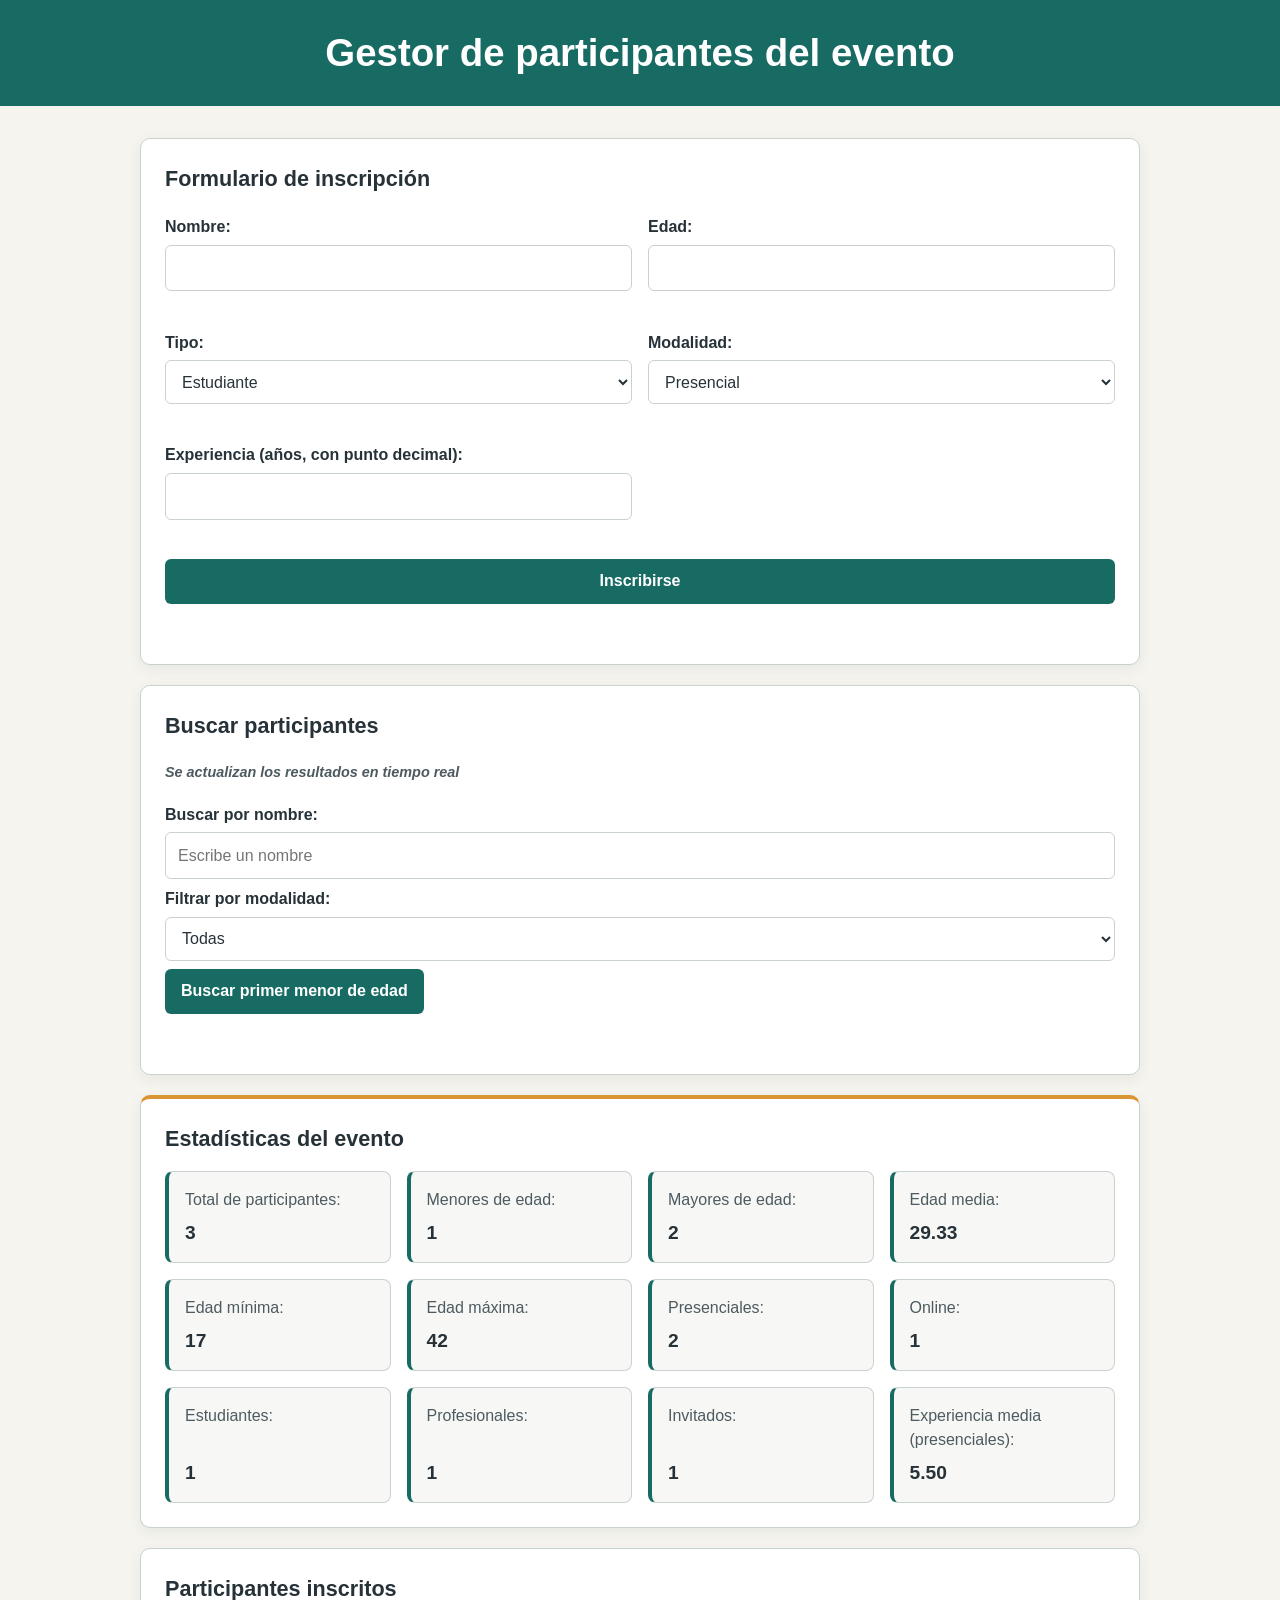
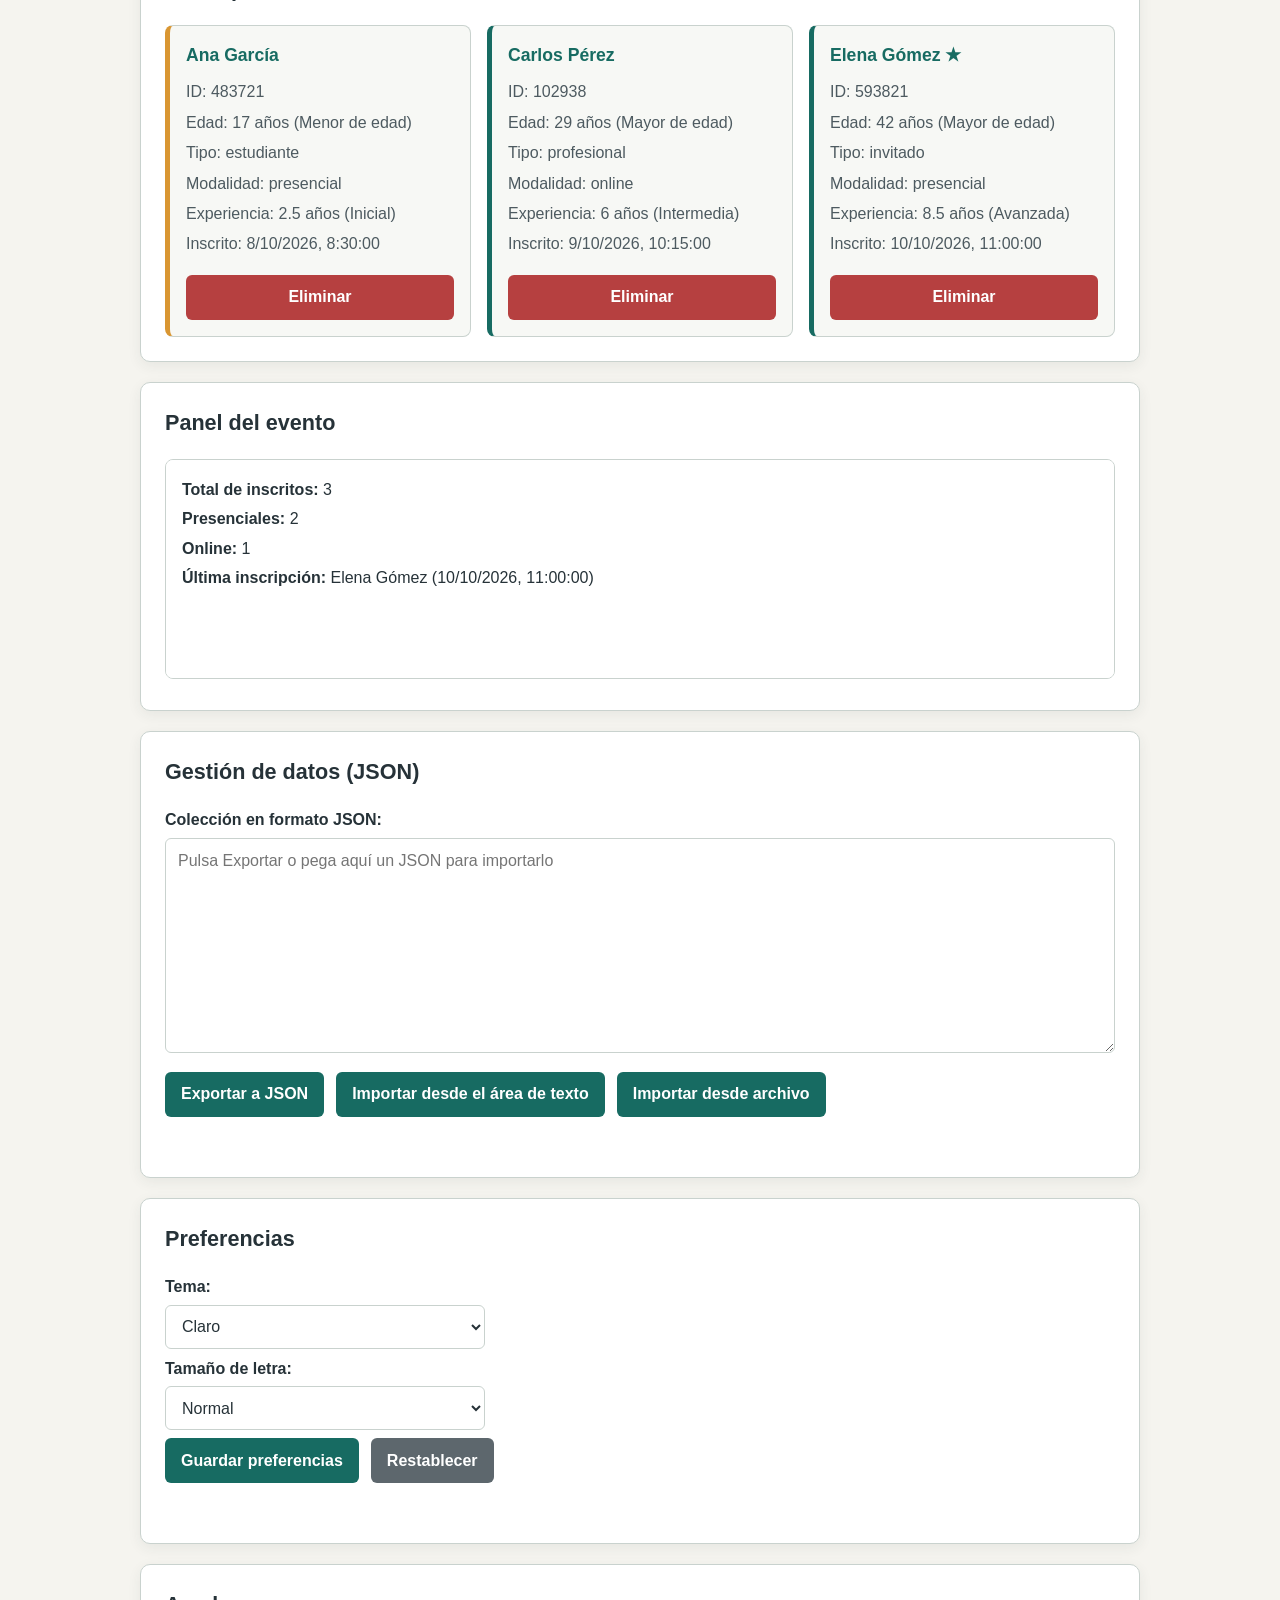
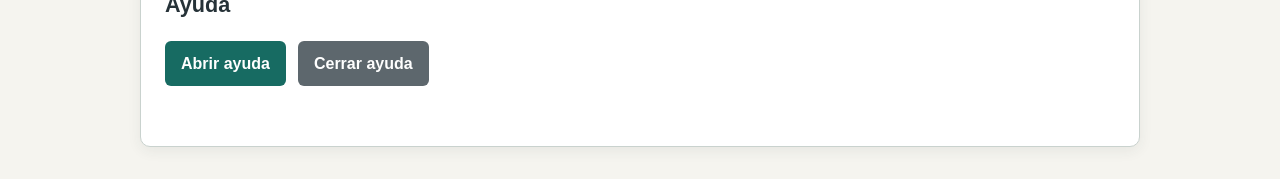
==== commit a4232e67: "detalles" ====
--- a/index.html
+++ b/index.html
@@ -72,6 +72,7 @@
         <!-- Búsqueda y filtros -->
         <section>
             <h2>Buscar participantes</h2>
+            <h4>Se actualizan los resultados en tiempo real</h4>
             <div class="campo">
                 <label for="busqueda">Buscar por nombre:</label>
                 <input type="text" id="busqueda" placeholder="Escribe un nombre" autocomplete="off">
--- a/css/estilos.css
+++ b/css/estilos.css
@@ -86,6 +86,15 @@
     margin: 0 0 1.25rem;
     font-size: 1.35rem;
 }
+    /*subtitulo cursiva*/
+h4 {
+
+    font-size: 0.9rem;
+    font-style: italic;
+    color: var(--texto-secundario);
+}
+
+
 
 /* Formularios y controles */
 /* Formulario en una columna; el campo es etiqueta + control + error. */
